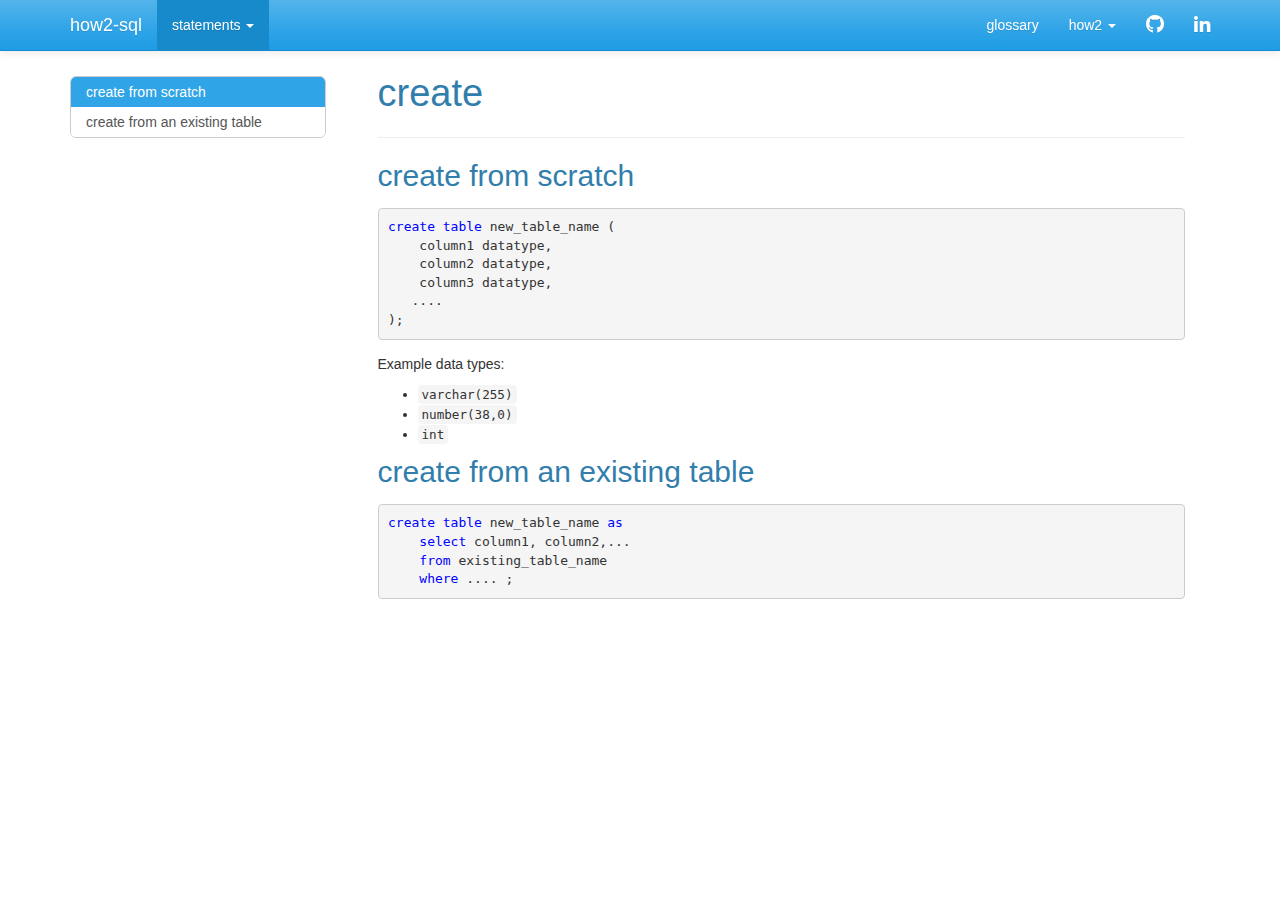
==== create.html @ 07525a62 "provisional structure" ====
<!DOCTYPE html>

<html>

<head>

<meta charset="utf-8" />
<meta name="generator" content="pandoc" />
<meta http-equiv="X-UA-Compatible" content="IE=EDGE" />




<title>create</title>

<script src="site_libs/header-attrs-2.3/header-attrs.js"></script>
<script src="site_libs/jquery-1.11.3/jquery.min.js"></script>
<meta name="viewport" content="width=device-width, initial-scale=1" />
<link href="site_libs/bootstrap-3.3.5/css/cerulean.min.css" rel="stylesheet" />
<script src="site_libs/bootstrap-3.3.5/js/bootstrap.min.js"></script>
<script src="site_libs/bootstrap-3.3.5/shim/html5shiv.min.js"></script>
<script src="site_libs/bootstrap-3.3.5/shim/respond.min.js"></script>
<script src="site_libs/jqueryui-1.11.4/jquery-ui.min.js"></script>
<link href="site_libs/tocify-1.9.1/jquery.tocify.css" rel="stylesheet" />
<script src="site_libs/tocify-1.9.1/jquery.tocify.js"></script>
<script src="site_libs/navigation-1.1/tabsets.js"></script>
<script src="site_libs/accessible-code-block-0.0.1/empty-anchor.js"></script>
<link href="site_libs/font-awesome-5.1.0/css/all.css" rel="stylesheet" />
<link href="site_libs/font-awesome-5.1.0/css/v4-shims.css" rel="stylesheet" />


<style type="text/css">code{white-space: pre;}</style>
<style type="text/css" data-origin="pandoc">
pre > code.sourceCode { white-space: pre; position: relative; }
pre > code.sourceCode > span { display: inline-block; line-height: 1.25; }
pre > code.sourceCode > span:empty { height: 1.2em; }
code.sourceCode > span { color: inherit; text-decoration: inherit; }
div.sourceCode { margin: 1em 0; }
pre.sourceCode { margin: 0; }
@media screen {
div.sourceCode { overflow: auto; }
}
@media print {
pre > code.sourceCode { white-space: pre-wrap; }
pre > code.sourceCode > span { text-indent: -5em; padding-left: 5em; }
}
pre.numberSource code
  { counter-reset: source-line 0; }
pre.numberSource code > span
  { position: relative; left: -4em; counter-increment: source-line; }
pre.numberSource code > span > a:first-child::before
  { content: counter(source-line);
    position: relative; left: -1em; text-align: right; vertical-align: baseline;
    border: none; display: inline-block;
    -webkit-touch-callout: none; -webkit-user-select: none;
    -khtml-user-select: none; -moz-user-select: none;
    -ms-user-select: none; user-select: none;
    padding: 0 4px; width: 4em;
    color: #aaaaaa;
  }
pre.numberSource { margin-left: 3em; border-left: 1px solid #aaaaaa;  padding-left: 4px; }
div.sourceCode
  {   }
@media screen {
pre > code.sourceCode > span > a:first-child::before { text-decoration: underline; }
}
code span.al { color: #ff0000; } /* Alert */
code span.an { color: #008000; } /* Annotation */
code span.at { } /* Attribute */
code span.bu { } /* BuiltIn */
code span.cf { color: #0000ff; } /* ControlFlow */
code span.ch { color: #008080; } /* Char */
code span.cn { } /* Constant */
code span.co { color: #008000; } /* Comment */
code span.cv { color: #008000; } /* CommentVar */
code span.do { color: #008000; } /* Documentation */
code span.er { color: #ff0000; font-weight: bold; } /* Error */
code span.ex { } /* Extension */
code span.im { } /* Import */
code span.in { color: #008000; } /* Information */
code span.kw { color: #0000ff; } /* Keyword */
code span.op { } /* Operator */
code span.ot { color: #ff4000; } /* Other */
code span.pp { color: #ff4000; } /* Preprocessor */
code span.sc { color: #008080; } /* SpecialChar */
code span.ss { color: #008080; } /* SpecialString */
code span.st { color: #008080; } /* String */
code span.va { } /* Variable */
code span.vs { color: #008080; } /* VerbatimString */
code span.wa { color: #008000; font-weight: bold; } /* Warning */

</style>
<script>
// apply pandoc div.sourceCode style to pre.sourceCode instead
(function() {
  var sheets = document.styleSheets;
  for (var i = 0; i < sheets.length; i++) {
    if (sheets[i].ownerNode.dataset["origin"] !== "pandoc") continue;
    try { var rules = sheets[i].cssRules; } catch (e) { continue; }
    for (var j = 0; j < rules.length; j++) {
      var rule = rules[j];
      // check if there is a div.sourceCode rule
      if (rule.type !== rule.STYLE_RULE || rule.selectorText !== "div.sourceCode") continue;
      var style = rule.style.cssText;
      // check if color or background-color is set
      if (rule.style.color === '' && rule.style.backgroundColor === '') continue;
      // replace div.sourceCode by a pre.sourceCode rule
      sheets[i].deleteRule(j);
      sheets[i].insertRule('pre.sourceCode{' + style + '}', j);
    }
  }
})();
</script>
<style type="text/css">
  pre:not([class]) {
    background-color: white;
  }
</style>


<style type="text/css">
h1 {
  font-size: 34px;
}
h1.title {
  font-size: 38px;
}
h2 {
  font-size: 30px;
}
h3 {
  font-size: 24px;
}
h4 {
  font-size: 18px;
}
h5 {
  font-size: 16px;
}
h6 {
  font-size: 12px;
}
.table th:not([align]) {
  text-align: left;
}
</style>

<link rel="stylesheet" href="_style.css" type="text/css" />



<style type = "text/css">
.main-container {
  max-width: 940px;
  margin-left: auto;
  margin-right: auto;
}
code {
  color: inherit;
  background-color: rgba(0, 0, 0, 0.04);
}
img {
  max-width:100%;
}
.tabbed-pane {
  padding-top: 12px;
}
.html-widget {
  margin-bottom: 20px;
}
button.code-folding-btn:focus {
  outline: none;
}
summary {
  display: list-item;
}
</style>


<style type="text/css">
/* padding for bootstrap navbar */
body {
  padding-top: 51px;
  padding-bottom: 40px;
}
/* offset scroll position for anchor links (for fixed navbar)  */
.section h1 {
  padding-top: 56px;
  margin-top: -56px;
}
.section h2 {
  padding-top: 56px;
  margin-top: -56px;
}
.section h3 {
  padding-top: 56px;
  margin-top: -56px;
}
.section h4 {
  padding-top: 56px;
  margin-top: -56px;
}
.section h5 {
  padding-top: 56px;
  margin-top: -56px;
}
.section h6 {
  padding-top: 56px;
  margin-top: -56px;
}
.dropdown-submenu {
  position: relative;
}
.dropdown-submenu>.dropdown-menu {
  top: 0;
  left: 100%;
  margin-top: -6px;
  margin-left: -1px;
  border-radius: 0 6px 6px 6px;
}
.dropdown-submenu:hover>.dropdown-menu {
  display: block;
}
.dropdown-submenu>a:after {
  display: block;
  content: " ";
  float: right;
  width: 0;
  height: 0;
  border-color: transparent;
  border-style: solid;
  border-width: 5px 0 5px 5px;
  border-left-color: #cccccc;
  margin-top: 5px;
  margin-right: -10px;
}
.dropdown-submenu:hover>a:after {
  border-left-color: #ffffff;
}
.dropdown-submenu.pull-left {
  float: none;
}
.dropdown-submenu.pull-left>.dropdown-menu {
  left: -100%;
  margin-left: 10px;
  border-radius: 6px 0 6px 6px;
}
</style>

<script>
// manage active state of menu based on current page
$(document).ready(function () {
  // active menu anchor
  href = window.location.pathname
  href = href.substr(href.lastIndexOf('/') + 1)
  if (href === "")
    href = "index.html";
  var menuAnchor = $('a[href="' + href + '"]');

  // mark it active
  menuAnchor.parent().addClass('active');

  // if it's got a parent navbar menu mark it active as well
  menuAnchor.closest('li.dropdown').addClass('active');
});
</script>

<!-- tabsets -->

<style type="text/css">
.tabset-dropdown > .nav-tabs {
  display: inline-table;
  max-height: 500px;
  min-height: 44px;
  overflow-y: auto;
  background: white;
  border: 1px solid #ddd;
  border-radius: 4px;
}

.tabset-dropdown > .nav-tabs > li.active:before {
  content: "";
  font-family: 'Glyphicons Halflings';
  display: inline-block;
  padding: 10px;
  border-right: 1px solid #ddd;
}

.tabset-dropdown > .nav-tabs.nav-tabs-open > li.active:before {
  content: "&#xe258;";
  border: none;
}

.tabset-dropdown > .nav-tabs.nav-tabs-open:before {
  content: "";
  font-family: 'Glyphicons Halflings';
  display: inline-block;
  padding: 10px;
  border-right: 1px solid #ddd;
}

.tabset-dropdown > .nav-tabs > li.active {
  display: block;
}

.tabset-dropdown > .nav-tabs > li > a,
.tabset-dropdown > .nav-tabs > li > a:focus,
.tabset-dropdown > .nav-tabs > li > a:hover {
  border: none;
  display: inline-block;
  border-radius: 4px;
  background-color: transparent;
}

.tabset-dropdown > .nav-tabs.nav-tabs-open > li {
  display: block;
  float: none;
}

.tabset-dropdown > .nav-tabs > li {
  display: none;
}
</style>

<!-- code folding -->



<style type="text/css">

#TOC {
  margin: 25px 0px 20px 0px;
}
@media (max-width: 768px) {
#TOC {
  position: relative;
  width: 100%;
}
}

@media print {
.toc-content {
  /* see https://github.com/w3c/csswg-drafts/issues/4434 */
  float: right;
}
}

.toc-content {
  padding-left: 30px;
  padding-right: 40px;
}

div.main-container {
  max-width: 1200px;
}

div.tocify {
  width: 20%;
  max-width: 260px;
  max-height: 85%;
}

@media (min-width: 768px) and (max-width: 991px) {
  div.tocify {
    width: 25%;
  }
}

@media (max-width: 767px) {
  div.tocify {
    width: 100%;
    max-width: none;
  }
}

.tocify ul, .tocify li {
  line-height: 20px;
}

.tocify-subheader .tocify-item {
  font-size: 0.90em;
}

.tocify .list-group-item {
  border-radius: 0px;
}


</style>



</head>

<body>


<div class="container-fluid main-container">


<!-- setup 3col/9col grid for toc_float and main content  -->
<div class="row-fluid">
<div class="col-xs-12 col-sm-4 col-md-3">
<div id="TOC" class="tocify">
</div>
</div>

<div class="toc-content col-xs-12 col-sm-8 col-md-9">




<div class="navbar navbar-default  navbar-fixed-top" role="navigation">
  <div class="container">
    <div class="navbar-header">
      <button type="button" class="navbar-toggle collapsed" data-toggle="collapse" data-target="#navbar">
        <span class="icon-bar"></span>
        <span class="icon-bar"></span>
        <span class="icon-bar"></span>
      </button>
      <a class="navbar-brand" href="index.html">how2-sql</a>
    </div>
    <div id="navbar" class="navbar-collapse collapse">
      <ul class="nav navbar-nav">
        <li class="dropdown">
  <a href="#" class="dropdown-toggle" data-toggle="dropdown" role="button" aria-expanded="false">
    statements
     
    <span class="caret"></span>
  </a>
  <ul class="dropdown-menu" role="menu">
    <li>
      <a href="create.html">create</a>
    </li>
    <li>
      <a href="todo.html">insert</a>
    </li>
    <li>
      <a href="select.html">select</a>
    </li>
    <li>
      <a href="todo.html">update</a>
    </li>
    <li>
      <a href="todo.html">delete</a>
    </li>
  </ul>
</li>
      </ul>
      <ul class="nav navbar-nav navbar-right">
        <li>
  <a href="glossary.html">glossary</a>
</li>
<li class="dropdown">
  <a href="#" class="dropdown-toggle" data-toggle="dropdown" role="button" aria-expanded="false">
    how2
     
    <span class="caret"></span>
  </a>
  <ul class="dropdown-menu" role="menu">
    <li>
      <a href="https://dkidney.github.io/how2-py/">how2-py</a>
    </li>
    <li>
      <a href="https://dkidney.github.io/how2-cli/">how2-cli</a>
    </li>
    <li>
      <a href="https://dkidney.github.io/how2-r/">how2-r</a>
    </li>
  </ul>
</li>
<li>
  <a href="https://github.com/dkidney/how2-sql">
    <span class="fa fa-github fa-lg"></span>
     
  </a>
</li>
<li>
  <a href="https://uk.linkedin.com/in/darren-kidney-495b8a103/">
    <span class="fa fa-linkedin fa-lg"></span>
     
  </a>
</li>
      </ul>
    </div><!--/.nav-collapse -->
  </div><!--/.container -->
</div><!--/.navbar -->

<div class="fluid-row" id="header">



<h1 class="title toc-ignore">create</h1>

</div>


<hr />
<div id="create-from-scratch" class="section level2">
<h2>create from scratch</h2>
<div class="sourceCode" id="cb1"><pre class="sourceCode sql"><code class="sourceCode sql"><span id="cb1-1"><a href="#cb1-1"></a><span class="kw">create</span> <span class="kw">table</span> new_table_name (</span>
<span id="cb1-2"><a href="#cb1-2"></a>    column1 datatype,</span>
<span id="cb1-3"><a href="#cb1-3"></a>    column2 datatype,</span>
<span id="cb1-4"><a href="#cb1-4"></a>    column3 datatype,</span>
<span id="cb1-5"><a href="#cb1-5"></a>   <span class="op">....</span></span>
<span id="cb1-6"><a href="#cb1-6"></a>);</span></code></pre></div>
<p>Example data types:</p>
<ul>
<li><code>varchar(255)</code><br />
</li>
<li><code>number(38,0)</code><br />
</li>
<li><code>int</code></li>
</ul>
</div>
<div id="create-from-an-existing-table" class="section level2">
<h2>create from an existing table</h2>
<div class="sourceCode" id="cb2"><pre class="sourceCode sql"><code class="sourceCode sql"><span id="cb2-1"><a href="#cb2-1"></a><span class="kw">create</span> <span class="kw">table</span> new_table_name <span class="kw">as</span> </span>
<span id="cb2-2"><a href="#cb2-2"></a>    <span class="kw">select</span> column1, column2,<span class="op">..</span>.</span>
<span id="cb2-3"><a href="#cb2-3"></a>    <span class="kw">from</span> existing_table_name</span>
<span id="cb2-4"><a href="#cb2-4"></a>    <span class="kw">where</span> <span class="op">....</span> ;</span></code></pre></div>
</div>



</div>
</div>

</div>

<script>

// add bootstrap table styles to pandoc tables
function bootstrapStylePandocTables() {
  $('tr.header').parent('thead').parent('table').addClass('table table-condensed');
}
$(document).ready(function () {
  bootstrapStylePandocTables();
});


</script>

<!-- tabsets -->

<script>
$(document).ready(function () {
  window.buildTabsets("TOC");
});

$(document).ready(function () {
  $('.tabset-dropdown > .nav-tabs > li').click(function () {
    $(this).parent().toggleClass('nav-tabs-open')
  });
});
</script>

<!-- code folding -->

<script>
$(document).ready(function ()  {

    // move toc-ignore selectors from section div to header
    $('div.section.toc-ignore')
        .removeClass('toc-ignore')
        .children('h1,h2,h3,h4,h5').addClass('toc-ignore');

    // establish options
    var options = {
      selectors: "h1,h2,h3,h4",
      theme: "bootstrap3",
      context: '.toc-content',
      hashGenerator: function (text) {
        return text.replace(/[.\\/?&!#<>]/g, '').replace(/\s/g, '_');
      },
      ignoreSelector: ".toc-ignore",
      scrollTo: 0
    };
    options.showAndHide = true;
    options.smoothScroll = true;

    // tocify
    var toc = $("#TOC").tocify(options).data("toc-tocify");
});
</script>

<!-- dynamically load mathjax for compatibility with self-contained -->
<script>
  (function () {
    var script = document.createElement("script");
    script.type = "text/javascript";
    script.src  = "https://mathjax.rstudio.com/latest/MathJax.js?config=TeX-AMS-MML_HTMLorMML";
    document.getElementsByTagName("head")[0].appendChild(script);
  })();
</script>

</body>
</html>
---- site_libs/font-awesome-5.1.0/css/all.css ----
/*!
 * Font Awesome Free 5.1.0 by @fontawesome - https://fontawesome.com
 * License - https://fontawesome.com/license (Icons: CC BY 4.0, Fonts: SIL OFL 1.1, Code: MIT License)
 */
.fa,.fab,.fal,.far,.fas{-moz-osx-font-smoothing:grayscale;-webkit-font-smoothing:antialiased;display:inline-block;font-style:normal;font-variant:normal;text-rendering:auto;line-height:1}.fa-lg{font-size:1.33333em;line-height:.75em;vertical-align:-.0667em}.fa-xs{font-size:.75em}.fa-sm{font-size:.875em}.fa-1x{font-size:1em}.fa-2x{font-size:2em}.fa-3x{font-size:3em}.fa-4x{font-size:4em}.fa-5x{font-size:5em}.fa-6x{font-size:6em}.fa-7x{font-size:7em}.fa-8x{font-size:8em}.fa-9x{font-size:9em}.fa-10x{font-size:10em}.fa-fw{text-align:center;width:1.25em}.fa-ul{list-style-type:none;margin-left:2.5em;padding-left:0}.fa-ul>li{position:relative}.fa-li{left:-2em;position:absolute;text-align:center;width:2em;line-height:inherit}.fa-border{border:.08em solid #eee;border-radius:.1em;padding:.2em .25em .15em}.fa-pull-left{float:left}.fa-pull-right{float:right}.fa.fa-pull-left,.fab.fa-pull-left,.fal.fa-pull-left,.far.fa-pull-left,.fas.fa-pull-left{margin-right:.3em}.fa.fa-pull-right,.fab.fa-pull-right,.fal.fa-pull-right,.far.fa-pull-right,.fas.fa-pull-right{margin-left:.3em}.fa-spin{animation:a 2s infinite linear}.fa-pulse{animation:a 1s infinite steps(8)}@keyframes a{0%{transform:rotate(0deg)}to{transform:rotate(1turn)}}.fa-rotate-90{-ms-filter:"progid:DXImageTransform.Microsoft.BasicImage(rotation=1)";transform:rotate(90deg)}.fa-rotate-180{-ms-filter:"progid:DXImageTransform.Microsoft.BasicImage(rotation=2)";transform:rotate(180deg)}.fa-rotate-270{-ms-filter:"progid:DXImageTransform.Microsoft.BasicImage(rotation=3)";transform:rotate(270deg)}.fa-flip-horizontal{-ms-filter:"progid:DXImageTransform.Microsoft.BasicImage(rotation=0, mirror=1)";transform:scaleX(-1)}.fa-flip-vertical{transform:scaleY(-1)}.fa-flip-horizontal.fa-flip-vertical,.fa-flip-vertical{-ms-filter:"progid:DXImageTransform.Microsoft.BasicImage(rotation=2, mirror=1)"}.fa-flip-horizontal.fa-flip-vertical{transform:scale(-1)}:root .fa-flip-horizontal,:root .fa-flip-vertical,:root .fa-rotate-90,:root .fa-rotate-180,:root .fa-rotate-270{-webkit-filter:none;filter:none}.fa-stack{display:inline-block;height:2em;line-height:2em;position:relative;vertical-align:middle;width:2em}.fa-stack-1x,.fa-stack-2x{left:0;position:absolute;text-align:center;width:100%}.fa-stack-1x{line-height:inherit}.fa-stack-2x{font-size:2em}.fa-inverse{color:#fff}.fa-500px:before{content:"\f26e"}.fa-accessible-icon:before{content:"\f368"}.fa-accusoft:before{content:"\f369"}.fa-address-book:before{content:"\f2b9"}.fa-address-card:before{content:"\f2bb"}.fa-adjust:before{content:"\f042"}.fa-adn:before{content:"\f170"}.fa-adversal:before{content:"\f36a"}.fa-affiliatetheme:before{content:"\f36b"}.fa-algolia:before{content:"\f36c"}.fa-align-center:before{content:"\f037"}.fa-align-justify:before{content:"\f039"}.fa-align-left:before{content:"\f036"}.fa-align-right:before{content:"\f038"}.fa-allergies:before{content:"\f461"}.fa-amazon:before{content:"\f270"}.fa-amazon-pay:before{content:"\f42c"}.fa-ambulance:before{content:"\f0f9"}.fa-american-sign-language-interpreting:before{content:"\f2a3"}.fa-amilia:before{content:"\f36d"}.fa-anchor:before{content:"\f13d"}.fa-android:before{content:"\f17b"}.fa-angellist:before{content:"\f209"}.fa-angle-double-down:before{content:"\f103"}.fa-angle-double-left:before{content:"\f100"}.fa-angle-double-right:before{content:"\f101"}.fa-angle-double-up:before{content:"\f102"}.fa-angle-down:before{content:"\f107"}.fa-angle-left:before{content:"\f104"}.fa-angle-right:before{content:"\f105"}.fa-angle-up:before{content:"\f106"}.fa-angry:before{content:"\f556"}.fa-angrycreative:before{content:"\f36e"}.fa-angular:before{content:"\f420"}.fa-app-store:before{content:"\f36f"}.fa-app-store-ios:before{content:"\f370"}.fa-apper:before{content:"\f371"}.fa-apple:before{content:"\f179"}.fa-apple-pay:before{content:"\f415"}.fa-archive:before{content:"\f187"}.fa-archway:before{content:"\f557"}.fa-arrow-alt-circle-down:before{content:"\f358"}.fa-arrow-alt-circle-left:before{content:"\f359"}.fa-arrow-alt-circle-right:before{content:"\f35a"}.fa-arrow-alt-circle-up:before{content:"\f35b"}.fa-arrow-circle-down:before{content:"\f0ab"}.fa-arrow-circle-left:before{content:"\f0a8"}.fa-arrow-circle-right:before{content:"\f0a9"}.fa-arrow-circle-up:before{content:"\f0aa"}.fa-arrow-down:before{content:"\f063"}.fa-arrow-left:before{content:"\f060"}.fa-arrow-right:before{content:"\f061"}.fa-arrow-up:before{content:"\f062"}.fa-arrows-alt:before{content:"\f0b2"}.fa-arrows-alt-h:before{content:"\f337"}.fa-arrows-alt-v:before{content:"\f338"}.fa-assistive-listening-systems:before{content:"\f2a2"}.fa-asterisk:before{content:"\f069"}.fa-asymmetrik:before{content:"\f372"}.fa-at:before{content:"\f1fa"}.fa-atlas:before{content:"\f558"}.fa-audible:before{content:"\f373"}.fa-audio-description:before{content:"\f29e"}.fa-autoprefixer:before{content:"\f41c"}.fa-avianex:before{content:"\f374"}.fa-aviato:before{content:"\f421"}.fa-award:before{content:"\f559"}.fa-aws:before{content:"\f375"}.fa-backspace:before{content:"\f55a"}.fa-backward:before{content:"\f04a"}.fa-balance-scale:before{content:"\f24e"}.fa-ban:before{content:"\f05e"}.fa-band-aid:before{content:"\f462"}.fa-bandcamp:before{content:"\f2d5"}.fa-barcode:before{content:"\f02a"}.fa-bars:before{content:"\f0c9"}.fa-baseball-ball:before{content:"\f433"}.fa-basketball-ball:before{content:"\f434"}.fa-bath:before{content:"\f2cd"}.fa-battery-empty:before{content:"\f244"}.fa-battery-full:before{content:"\f240"}.fa-battery-half:before{content:"\f242"}.fa-battery-quarter:before{content:"\f243"}.fa-battery-three-quarters:before{content:"\f241"}.fa-bed:before{content:"\f236"}.fa-beer:before{content:"\f0fc"}.fa-behance:before{content:"\f1b4"}.fa-behance-square:before{content:"\f1b5"}.fa-bell:before{content:"\f0f3"}.fa-bell-slash:before{content:"\f1f6"}.fa-bezier-curve:before{content:"\f55b"}.fa-bicycle:before{content:"\f206"}.fa-bimobject:before{content:"\f378"}.fa-binoculars:before{content:"\f1e5"}.fa-birthday-cake:before{content:"\f1fd"}.fa-bitbucket:before{content:"\f171"}.fa-bitcoin:before{content:"\f379"}.fa-bity:before{content:"\f37a"}.fa-black-tie:before{content:"\f27e"}.fa-blackberry:before{content:"\f37b"}.fa-blender:before{content:"\f517"}.fa-blind:before{content:"\f29d"}.fa-blogger:before{content:"\f37c"}.fa-blogger-b:before{content:"\f37d"}.fa-bluetooth:before{content:"\f293"}.fa-bluetooth-b:before{content:"\f294"}.fa-bold:before{content:"\f032"}.fa-bolt:before{content:"\f0e7"}.fa-bomb:before{content:"\f1e2"}.fa-bong:before{content:"\f55c"}.fa-book:before{content:"\f02d"}.fa-book-open:before{content:"\f518"}.fa-bookmark:before{content:"\f02e"}.fa-bowling-ball:before{content:"\f436"}.fa-box:before{content:"\f466"}.fa-box-open:before{content:"\f49e"}.fa-boxes:before{content:"\f468"}.fa-braille:before{content:"\f2a1"}.fa-briefcase:before{content:"\f0b1"}.fa-briefcase-medical:before{content:"\f469"}.fa-broadcast-tower:before{content:"\f519"}.fa-broom:before{content:"\f51a"}.fa-brush:before{content:"\f55d"}.fa-btc:before{content:"\f15a"}.fa-bug:before{content:"\f188"}.fa-building:before{content:"\f1ad"}.fa-bullhorn:before{content:"\f0a1"}.fa-bullseye:before{content:"\f140"}.fa-burn:before{content:"\f46a"}.fa-buromobelexperte:before{content:"\f37f"}.fa-bus:before{content:"\f207"}.fa-bus-alt:before{content:"\f55e"}.fa-buysellads:before{content:"\f20d"}.fa-calculator:before{content:"\f1ec"}.fa-calendar:before{content:"\f133"}.fa-calendar-alt:before{content:"\f073"}.fa-calendar-check:before{content:"\f274"}.fa-calendar-minus:before{content:"\f272"}.fa-calendar-plus:before{content:"\f271"}.fa-calendar-times:before{content:"\f273"}.fa-camera:before{content:"\f030"}.fa-camera-retro:before{content:"\f083"}.fa-cannabis:before{content:"\f55f"}.fa-capsules:before{content:"\f46b"}.fa-car:before{content:"\f1b9"}.fa-caret-down:before{content:"\f0d7"}.fa-caret-left:before{content:"\f0d9"}.fa-caret-right:before{content:"\f0da"}.fa-caret-square-down:before{content:"\f150"}.fa-caret-square-left:before{content:"\f191"}.fa-caret-square-right:before{content:"\f152"}.fa-caret-square-up:before{content:"\f151"}.fa-caret-up:before{content:"\f0d8"}.fa-cart-arrow-down:before{content:"\f218"}.fa-cart-plus:before{content:"\f217"}.fa-cc-amazon-pay:before{content:"\f42d"}.fa-cc-amex:before{content:"\f1f3"}.fa-cc-apple-pay:before{content:"\f416"}.fa-cc-diners-club:before{content:"\f24c"}.fa-cc-discover:before{content:"\f1f2"}.fa-cc-jcb:before{content:"\f24b"}.fa-cc-mastercard:before{content:"\f1f1"}.fa-cc-paypal:before{content:"\f1f4"}.fa-cc-stripe:before{content:"\f1f5"}.fa-cc-visa:before{content:"\f1f0"}.fa-centercode:before{content:"\f380"}.fa-certificate:before{content:"\f0a3"}.fa-chalkboard:before{content:"\f51b"}.fa-chalkboard-teacher:before{content:"\f51c"}.fa-chart-area:before{content:"\f1fe"}.fa-chart-bar:before{content:"\f080"}.fa-chart-line:before{content:"\f201"}.fa-chart-pie:before{content:"\f200"}.fa-check:before{content:"\f00c"}.fa-check-circle:before{content:"\f058"}.fa-check-double:before{content:"\f560"}.fa-check-square:before{content:"\f14a"}.fa-chess:before{content:"\f439"}.fa-chess-bishop:before{content:"\f43a"}.fa-chess-board:before{content:"\f43c"}.fa-chess-king:before{content:"\f43f"}.fa-chess-knight:before{content:"\f441"}.fa-chess-pawn:before{content:"\f443"}.fa-chess-queen:before{content:"\f445"}.fa-chess-rook:before{content:"\f447"}.fa-chevron-circle-down:before{content:"\f13a"}.fa-chevron-circle-left:before{content:"\f137"}.fa-chevron-circle-right:before{content:"\f138"}.fa-chevron-circle-up:before{content:"\f139"}.fa-chevron-down:before{content:"\f078"}.fa-chevron-left:before{content:"\f053"}.fa-chevron-right:before{content:"\f054"}.fa-chevron-up:before{content:"\f077"}.fa-child:before{content:"\f1ae"}.fa-chrome:before{content:"\f268"}.fa-church:before{content:"\f51d"}.fa-circle:before{content:"\f111"}.fa-circle-notch:before{content:"\f1ce"}.fa-clipboard:before{content:"\f328"}.fa-clipboard-check:before{content:"\f46c"}.fa-clipboard-list:before{content:"\f46d"}.fa-clock:before{content:"\f017"}.fa-clone:before{content:"\f24d"}.fa-closed-captioning:before{content:"\f20a"}.fa-cloud:before{content:"\f0c2"}.fa-cloud-download-alt:before{content:"\f381"}.fa-cloud-upload-alt:before{content:"\f382"}.fa-cloudscale:before{content:"\f383"}.fa-cloudsmith:before{content:"\f384"}.fa-cloudversify:before{content:"\f385"}.fa-cocktail:before{content:"\f561"}.fa-code:before{content:"\f121"}.fa-code-branch:before{content:"\f126"}.fa-codepen:before{content:"\f1cb"}.fa-codiepie:before{content:"\f284"}.fa-coffee:before{content:"\f0f4"}.fa-cog:before{content:"\f013"}.fa-cogs:before{content:"\f085"}.fa-coins:before{content:"\f51e"}.fa-columns:before{content:"\f0db"}.fa-comment:before{content:"\f075"}.fa-comment-alt:before{content:"\f27a"}.fa-comment-dots:before{content:"\f4ad"}.fa-comment-slash:before{content:"\f4b3"}.fa-comments:before{content:"\f086"}.fa-compact-disc:before{content:"\f51f"}.fa-compass:before{content:"\f14e"}.fa-compress:before{content:"\f066"}.fa-concierge-bell:before{content:"\f562"}.fa-connectdevelop:before{content:"\f20e"}.fa-contao:before{content:"\f26d"}.fa-cookie:before{content:"\f563"}.fa-cookie-bite:before{content:"\f564"}.fa-copy:before{content:"\f0c5"}.fa-copyright:before{content:"\f1f9"}.fa-couch:before{content:"\f4b8"}.fa-cpanel:before{content:"\f388"}.fa-creative-commons:before{content:"\f25e"}.fa-creative-commons-by:before{content:"\f4e7"}.fa-creative-commons-nc:before{content:"\f4e8"}.fa-creative-commons-nc-eu:before{content:"\f4e9"}.fa-creative-commons-nc-jp:before{content:"\f4ea"}.fa-creative-commons-nd:before{content:"\f4eb"}.fa-creative-commons-pd:before{content:"\f4ec"}.fa-creative-commons-pd-alt:before{content:"\f4ed"}.fa-creative-commons-remix:before{content:"\f4ee"}.fa-creative-commons-sa:before{content:"\f4ef"}.fa-creative-commons-sampling:before{content:"\f4f0"}.fa-creative-commons-sampling-plus:before{content:"\f4f1"}.fa-creative-commons-share:before{content:"\f4f2"}.fa-credit-card:before{content:"\f09d"}.fa-crop:before{content:"\f125"}.fa-crop-alt:before{content:"\f565"}.fa-crosshairs:before{content:"\f05b"}.fa-crow:before{content:"\f520"}.fa-crown:before{content:"\f521"}.fa-css3:before{content:"\f13c"}.fa-css3-alt:before{content:"\f38b"}.fa-cube:before{content:"\f1b2"}.fa-cubes:before{content:"\f1b3"}.fa-cut:before{content:"\f0c4"}.fa-cuttlefish:before{content:"\f38c"}.fa-d-and-d:before{content:"\f38d"}.fa-dashcube:before{content:"\f210"}.fa-database:before{content:"\f1c0"}.fa-deaf:before{content:"\f2a4"}.fa-delicious:before{content:"\f1a5"}.fa-deploydog:before{content:"\f38e"}.fa-deskpro:before{content:"\f38f"}.fa-desktop:before{content:"\f108"}.fa-deviantart:before{content:"\f1bd"}.fa-diagnoses:before{content:"\f470"}.fa-dice:before{content:"\f522"}.fa-dice-five:before{content:"\f523"}.fa-dice-four:before{content:"\f524"}.fa-dice-one:before{content:"\f525"}.fa-dice-six:before{content:"\f526"}.fa-dice-three:before{content:"\f527"}.fa-dice-two:before{content:"\f528"}.fa-digg:before{content:"\f1a6"}.fa-digital-ocean:before{content:"\f391"}.fa-digital-tachograph:before{content:"\f566"}.fa-discord:before{content:"\f392"}.fa-discourse:before{content:"\f393"}.fa-divide:before{content:"\f529"}.fa-dizzy:before{content:"\f567"}.fa-dna:before{content:"\f471"}.fa-dochub:before{content:"\f394"}.fa-docker:before{content:"\f395"}.fa-dollar-sign:before{content:"\f155"}.fa-dolly:before{content:"\f472"}.fa-dolly-flatbed:before{content:"\f474"}.fa-donate:before{content:"\f4b9"}.fa-door-closed:before{content:"\f52a"}.fa-door-open:before{content:"\f52b"}.fa-dot-circle:before{content:"\f192"}.fa-dove:before{content:"\f4ba"}.fa-download:before{content:"\f019"}.fa-draft2digital:before{content:"\f396"}.fa-drafting-compass:before{content:"\f568"}.fa-dribbble:before{content:"\f17d"}.fa-dribbble-square:before{content:"\f397"}.fa-dropbox:before{content:"\f16b"}.fa-drum:before{content:"\f569"}.fa-drum-steelpan:before{content:"\f56a"}.fa-drupal:before{content:"\f1a9"}.fa-dumbbell:before{content:"\f44b"}.fa-dyalog:before{content:"\f399"}.fa-earlybirds:before{content:"\f39a"}.fa-ebay:before{content:"\f4f4"}.fa-edge:before{content:"\f282"}.fa-edit:before{content:"\f044"}.fa-eject:before{content:"\f052"}.fa-elementor:before{content:"\f430"}.fa-ellipsis-h:before{content:"\f141"}.fa-ellipsis-v:before{content:"\f142"}.fa-ember:before{content:"\f423"}.fa-empire:before{content:"\f1d1"}.fa-envelope:before{content:"\f0e0"}.fa-envelope-open:before{content:"\f2b6"}.fa-envelope-square:before{content:"\f199"}.fa-envira:before{content:"\f299"}.fa-equals:before{content:"\f52c"}.fa-eraser:before{content:"\f12d"}.fa-erlang:before{content:"\f39d"}.fa-ethereum:before{content:"\f42e"}.fa-etsy:before{content:"\f2d7"}.fa-euro-sign:before{content:"\f153"}.fa-exchange-alt:before{content:"\f362"}.fa-exclamation:before{content:"\f12a"}.fa-exclamation-circle:before{content:"\f06a"}.fa-exclamation-triangle:before{content:"\f071"}.fa-expand:before{content:"\f065"}.fa-expand-arrows-alt:before{content:"\f31e"}.fa-expeditedssl:before{content:"\f23e"}.fa-external-link-alt:before{content:"\f35d"}.fa-external-link-square-alt:before{content:"\f360"}.fa-eye:before{content:"\f06e"}.fa-eye-dropper:before{content:"\f1fb"}.fa-eye-slash:before{content:"\f070"}.fa-facebook:before{content:"\f09a"}.fa-facebook-f:before{content:"\f39e"}.fa-facebook-messenger:before{content:"\f39f"}.fa-facebook-square:before{content:"\f082"}.fa-fast-backward:before{content:"\f049"}.fa-fast-forward:before{content:"\f050"}.fa-fax:before{content:"\f1ac"}.fa-feather:before{content:"\f52d"}.fa-feather-alt:before{content:"\f56b"}.fa-female:before{content:"\f182"}.fa-fighter-jet:before{content:"\f0fb"}.fa-file:before{content:"\f15b"}.fa-file-alt:before{content:"\f15c"}.fa-file-archive:before{content:"\f1c6"}.fa-file-audio:before{content:"\f1c7"}.fa-file-code:before{content:"\f1c9"}.fa-file-contract:before{content:"\f56c"}.fa-file-download:before{content:"\f56d"}.fa-file-excel:before{content:"\f1c3"}.fa-file-export:before{content:"\f56e"}.fa-file-image:before{content:"\f1c5"}.fa-file-import:before{content:"\f56f"}.fa-file-invoice:before{content:"\f570"}.fa-file-invoice-dollar:before{content:"\f571"}.fa-file-medical:before{content:"\f477"}.fa-file-medical-alt:before{content:"\f478"}.fa-file-pdf:before{content:"\f1c1"}.fa-file-powerpoint:before{content:"\f1c4"}.fa-file-prescription:before{content:"\f572"}.fa-file-signature:before{content:"\f573"}.fa-file-upload:before{content:"\f574"}.fa-file-video:before{content:"\f1c8"}.fa-file-word:before{content:"\f1c2"}.fa-fill:before{content:"\f575"}.fa-fill-drip:before{content:"\f576"}.fa-film:before{content:"\f008"}.fa-filter:before{content:"\f0b0"}.fa-fingerprint:before{content:"\f577"}.fa-fire:before{content:"\f06d"}.fa-fire-extinguisher:before{content:"\f134"}.fa-firefox:before{content:"\f269"}.fa-first-aid:before{content:"\f479"}.fa-first-order:before{content:"\f2b0"}.fa-first-order-alt:before{content:"\f50a"}.fa-firstdraft:before{content:"\f3a1"}.fa-fish:before{content:"\f578"}.fa-flag:before{content:"\f024"}.fa-flag-checkered:before{content:"\f11e"}.fa-flask:before{content:"\f0c3"}.fa-flickr:before{content:"\f16e"}.fa-flipboard:before{content:"\f44d"}.fa-flushed:before{content:"\f579"}.fa-fly:before{content:"\f417"}.fa-folder:before{content:"\f07b"}.fa-folder-open:before{content:"\f07c"}.fa-font:before{content:"\f031"}.fa-font-awesome:before{content:"\f2b4"}.fa-font-awesome-alt:before{content:"\f35c"}.fa-font-awesome-flag:before{content:"\f425"}.fa-font-awesome-logo-full:before{content:"\f4e6"}.fa-fonticons:before{content:"\f280"}.fa-fonticons-fi:before{content:"\f3a2"}.fa-football-ball:before{content:"\f44e"}.fa-fort-awesome:before{content:"\f286"}.fa-fort-awesome-alt:before{content:"\f3a3"}.fa-forumbee:before{content:"\f211"}.fa-forward:before{content:"\f04e"}.fa-foursquare:before{content:"\f180"}.fa-free-code-camp:before{content:"\f2c5"}.fa-freebsd:before{content:"\f3a4"}.fa-frog:before{content:"\f52e"}.fa-frown:before{content:"\f119"}.fa-frown-open:before{content:"\f57a"}.fa-fulcrum:before{content:"\f50b"}.fa-futbol:before{content:"\f1e3"}.fa-galactic-republic:before{content:"\f50c"}.fa-galactic-senate:before{content:"\f50d"}.fa-gamepad:before{content:"\f11b"}.fa-gas-pump:before{content:"\f52f"}.fa-gavel:before{content:"\f0e3"}.fa-gem:before{content:"\f3a5"}.fa-genderless:before{content:"\f22d"}.fa-get-pocket:before{content:"\f265"}.fa-gg:before{content:"\f260"}.fa-gg-circle:before{content:"\f261"}.fa-gift:before{content:"\f06b"}.fa-git:before{content:"\f1d3"}.fa-git-square:before{content:"\f1d2"}.fa-github:before{content:"\f09b"}.fa-github-alt:before{content:"\f113"}.fa-github-square:before{content:"\f092"}.fa-gitkraken:before{content:"\f3a6"}.fa-gitlab:before{content:"\f296"}.fa-gitter:before{content:"\f426"}.fa-glass-martini:before{content:"\f000"}.fa-glass-martini-alt:before{content:"\f57b"}.fa-glasses:before{content:"\f530"}.fa-glide:before{content:"\f2a5"}.fa-glide-g:before{content:"\f2a6"}.fa-globe:before{content:"\f0ac"}.fa-globe-africa:before{content:"\f57c"}.fa-globe-americas:before{content:"\f57d"}.fa-globe-asia:before{content:"\f57e"}.fa-gofore:before{content:"\f3a7"}.fa-golf-ball:before{content:"\f450"}.fa-goodreads:before{content:"\f3a8"}.fa-goodreads-g:before{content:"\f3a9"}.fa-google:before{content:"\f1a0"}.fa-google-drive:before{content:"\f3aa"}.fa-google-play:before{content:"\f3ab"}.fa-google-plus:before{content:"\f2b3"}.fa-google-plus-g:before{content:"\f0d5"}.fa-google-plus-square:before{content:"\f0d4"}.fa-google-wallet:before{content:"\f1ee"}.fa-graduation-cap:before{content:"\f19d"}.fa-gratipay:before{content:"\f184"}.fa-grav:before{content:"\f2d6"}.fa-greater-than:before{content:"\f531"}.fa-greater-than-equal:before{content:"\f532"}.fa-grimace:before{content:"\f57f"}.fa-grin:before{content:"\f580"}.fa-grin-alt:before{content:"\f581"}.fa-grin-beam:before{content:"\f582"}.fa-grin-beam-sweat:before{content:"\f583"}.fa-grin-hearts:before{content:"\f584"}.fa-grin-squint:before{content:"\f585"}.fa-grin-squint-tears:before{content:"\f586"}.fa-grin-stars:before{content:"\f587"}.fa-grin-tears:before{content:"\f588"}.fa-grin-tongue:before{content:"\f589"}.fa-grin-tongue-squint:before{content:"\f58a"}.fa-grin-tongue-wink:before{content:"\f58b"}.fa-grin-wink:before{content:"\f58c"}.fa-grip-horizontal:before{content:"\f58d"}.fa-grip-vertical:before{content:"\f58e"}.fa-gripfire:before{content:"\f3ac"}.fa-grunt:before{content:"\f3ad"}.fa-gulp:before{content:"\f3ae"}.fa-h-square:before{content:"\f0fd"}.fa-hacker-news:before{content:"\f1d4"}.fa-hacker-news-square:before{content:"\f3af"}.fa-hand-holding:before{content:"\f4bd"}.fa-hand-holding-heart:before{content:"\f4be"}.fa-hand-holding-usd:before{content:"\f4c0"}.fa-hand-lizard:before{content:"\f258"}.fa-hand-paper:before{content:"\f256"}.fa-hand-peace:before{content:"\f25b"}.fa-hand-point-down:before{content:"\f0a7"}.fa-hand-point-left:before{content:"\f0a5"}.fa-hand-point-right:before{content:"\f0a4"}.fa-hand-point-up:before{content:"\f0a6"}.fa-hand-pointer:before{content:"\f25a"}.fa-hand-rock:before{content:"\f255"}.fa-hand-scissors:before{content:"\f257"}.fa-hand-spock:before{content:"\f259"}.fa-hands:before{content:"\f4c2"}.fa-hands-helping:before{content:"\f4c4"}.fa-handshake:before{content:"\f2b5"}.fa-hashtag:before{content:"\f292"}.fa-hdd:before{content:"\f0a0"}.fa-heading:before{content:"\f1dc"}.fa-headphones:before{content:"\f025"}.fa-headphones-alt:before{content:"\f58f"}.fa-headset:before{content:"\f590"}.fa-heart:before{content:"\f004"}.fa-heartbeat:before{content:"\f21e"}.fa-helicopter:before{content:"\f533"}.fa-highlighter:before{content:"\f591"}.fa-hips:before{content:"\f452"}.fa-hire-a-helper:before{content:"\f3b0"}.fa-history:before{content:"\f1da"}.fa-hockey-puck:before{content:"\f453"}.fa-home:before{content:"\f015"}.fa-hooli:before{content:"\f427"}.fa-hornbill:before{content:"\f592"}.fa-hospital:before{content:"\f0f8"}.fa-hospital-alt:before{content:"\f47d"}.fa-hospital-symbol:before{content:"\f47e"}.fa-hot-tub:before{content:"\f593"}.fa-hotel:before{content:"\f594"}.fa-hotjar:before{content:"\f3b1"}.fa-hourglass:before{content:"\f254"}.fa-hourglass-end:before{content:"\f253"}.fa-hourglass-half:before{content:"\f252"}.fa-hourglass-start:before{content:"\f251"}.fa-houzz:before{content:"\f27c"}.fa-html5:before{content:"\f13b"}.fa-hubspot:before{content:"\f3b2"}.fa-i-cursor:before{content:"\f246"}.fa-id-badge:before{content:"\f2c1"}.fa-id-card:before{content:"\f2c2"}.fa-id-card-alt:before{content:"\f47f"}.fa-image:before{content:"\f03e"}.fa-images:before{content:"\f302"}.fa-imdb:before{content:"\f2d8"}.fa-inbox:before{content:"\f01c"}.fa-indent:before{content:"\f03c"}.fa-industry:before{content:"\f275"}.fa-infinity:before{content:"\f534"}.fa-info:before{content:"\f129"}.fa-info-circle:before{content:"\f05a"}.fa-instagram:before{content:"\f16d"}.fa-internet-explorer:before{content:"\f26b"}.fa-ioxhost:before{content:"\f208"}.fa-italic:before{content:"\f033"}.fa-itunes:before{content:"\f3b4"}.fa-itunes-note:before{content:"\f3b5"}.fa-java:before{content:"\f4e4"}.fa-jedi-order:before{content:"\f50e"}.fa-jenkins:before{content:"\f3b6"}.fa-joget:before{content:"\f3b7"}.fa-joint:before{content:"\f595"}.fa-joomla:before{content:"\f1aa"}.fa-js:before{content:"\f3b8"}.fa-js-square:before{content:"\f3b9"}.fa-jsfiddle:before{content:"\f1cc"}.fa-key:before{content:"\f084"}.fa-keybase:before{content:"\f4f5"}.fa-keyboard:before{content:"\f11c"}.fa-keycdn:before{content:"\f3ba"}.fa-kickstarter:before{content:"\f3bb"}.fa-kickstarter-k:before{content:"\f3bc"}.fa-kiss:before{content:"\f596"}.fa-kiss-beam:before{content:"\f597"}.fa-kiss-wink-heart:before{content:"\f598"}.fa-kiwi-bird:before{content:"\f535"}.fa-korvue:before{content:"\f42f"}.fa-language:before{content:"\f1ab"}.fa-laptop:before{content:"\f109"}.fa-laravel:before{content:"\f3bd"}.fa-lastfm:before{content:"\f202"}.fa-lastfm-square:before{content:"\f203"}.fa-laugh:before{content:"\f599"}.fa-laugh-beam:before{content:"\f59a"}.fa-laugh-squint:before{content:"\f59b"}.fa-laugh-wink:before{content:"\f59c"}.fa-leaf:before{content:"\f06c"}.fa-leanpub:before{content:"\f212"}.fa-lemon:before{content:"\f094"}.fa-less:before{content:"\f41d"}.fa-less-than:before{content:"\f536"}.fa-less-than-equal:before{content:"\f537"}.fa-level-down-alt:before{content:"\f3be"}.fa-level-up-alt:before{content:"\f3bf"}.fa-life-ring:before{content:"\f1cd"}.fa-lightbulb:before{content:"\f0eb"}.fa-line:before{content:"\f3c0"}.fa-link:before{content:"\f0c1"}.fa-linkedin:before{content:"\f08c"}.fa-linkedin-in:before{content:"\f0e1"}.fa-linode:before{content:"\f2b8"}.fa-linux:before{content:"\f17c"}.fa-lira-sign:before{content:"\f195"}.fa-list:before{content:"\f03a"}.fa-list-alt:before{content:"\f022"}.fa-list-ol:before{content:"\f0cb"}.fa-list-ul:before{content:"\f0ca"}.fa-location-arrow:before{content:"\f124"}.fa-lock:before{content:"\f023"}.fa-lock-open:before{content:"\f3c1"}.fa-long-arrow-alt-down:before{content:"\f309"}.fa-long-arrow-alt-left:before{content:"\f30a"}.fa-long-arrow-alt-right:before{content:"\f30b"}.fa-long-arrow-alt-up:before{content:"\f30c"}.fa-low-vision:before{content:"\f2a8"}.fa-luggage-cart:before{content:"\f59d"}.fa-lyft:before{content:"\f3c3"}.fa-magento:before{content:"\f3c4"}.fa-magic:before{content:"\f0d0"}.fa-magnet:before{content:"\f076"}.fa-mailchimp:before{content:"\f59e"}.fa-male:before{content:"\f183"}.fa-mandalorian:before{content:"\f50f"}.fa-map:before{content:"\f279"}.fa-map-marked:before{content:"\f59f"}.fa-map-marked-alt:before{content:"\f5a0"}.fa-map-marker:before{content:"\f041"}.fa-map-marker-alt:before{content:"\f3c5"}.fa-map-pin:before{content:"\f276"}.fa-map-signs:before{content:"\f277"}.fa-marker:before{content:"\f5a1"}.fa-mars:before{content:"\f222"}.fa-mars-double:before{content:"\f227"}.fa-mars-stroke:before{content:"\f229"}.fa-mars-stroke-h:before{content:"\f22b"}.fa-mars-stroke-v:before{content:"\f22a"}.fa-mastodon:before{content:"\f4f6"}.fa-maxcdn:before{content:"\f136"}.fa-medal:before{content:"\f5a2"}.fa-medapps:before{content:"\f3c6"}.fa-medium:before{content:"\f23a"}.fa-medium-m:before{content:"\f3c7"}.fa-medkit:before{content:"\f0fa"}.fa-medrt:before{content:"\f3c8"}.fa-meetup:before{content:"\f2e0"}.fa-megaport:before{content:"\f5a3"}.fa-meh:before{content:"\f11a"}.fa-meh-blank:before{content:"\f5a4"}.fa-meh-rolling-eyes:before{content:"\f5a5"}.fa-memory:before{content:"\f538"}.fa-mercury:before{content:"\f223"}.fa-microchip:before{content:"\f2db"}.fa-microphone:before{content:"\f130"}.fa-microphone-alt:before{content:"\f3c9"}.fa-microphone-alt-slash:before{content:"\f539"}.fa-microphone-slash:before{content:"\f131"}.fa-microsoft:before{content:"\f3ca"}.fa-minus:before{content:"\f068"}.fa-minus-circle:before{content:"\f056"}.fa-minus-square:before{content:"\f146"}.fa-mix:before{content:"\f3cb"}.fa-mixcloud:before{content:"\f289"}.fa-mizuni:before{content:"\f3cc"}.fa-mobile:before{content:"\f10b"}.fa-mobile-alt:before{content:"\f3cd"}.fa-modx:before{content:"\f285"}.fa-monero:before{content:"\f3d0"}.fa-money-bill:before{content:"\f0d6"}.fa-money-bill-alt:before{content:"\f3d1"}.fa-money-bill-wave:before{content:"\f53a"}.fa-money-bill-wave-alt:before{content:"\f53b"}.fa-money-check:before{content:"\f53c"}.fa-money-check-alt:before{content:"\f53d"}.fa-monument:before{content:"\f5a6"}.fa-moon:before{content:"\f186"}.fa-mortar-pestle:before{content:"\f5a7"}.fa-motorcycle:before{content:"\f21c"}.fa-mouse-pointer:before{content:"\f245"}.fa-music:before{content:"\f001"}.fa-napster:before{content:"\f3d2"}.fa-neuter:before{content:"\f22c"}.fa-newspaper:before{content:"\f1ea"}.fa-nimblr:before{content:"\f5a8"}.fa-nintendo-switch:before{content:"\f418"}.fa-node:before{content:"\f419"}.fa-node-js:before{content:"\f3d3"}.fa-not-equal:before{content:"\f53e"}.fa-notes-medical:before{content:"\f481"}.fa-npm:before{content:"\f3d4"}.fa-ns8:before{content:"\f3d5"}.fa-nutritionix:before{content:"\f3d6"}.fa-object-group:before{content:"\f247"}.fa-object-ungroup:before{content:"\f248"}.fa-odnoklassniki:before{content:"\f263"}.fa-odnoklassniki-square:before{content:"\f264"}.fa-old-republic:before{content:"\f510"}.fa-opencart:before{content:"\f23d"}.fa-openid:before{content:"\f19b"}.fa-opera:before{content:"\f26a"}.fa-optin-monster:before{content:"\f23c"}.fa-osi:before{content:"\f41a"}.fa-outdent:before{content:"\f03b"}.fa-page4:before{content:"\f3d7"}.fa-pagelines:before{content:"\f18c"}.fa-paint-brush:before{content:"\f1fc"}.fa-paint-roller:before{content:"\f5aa"}.fa-palette:before{content:"\f53f"}.fa-palfed:before{content:"\f3d8"}.fa-pallet:before{content:"\f482"}.fa-paper-plane:before{content:"\f1d8"}.fa-paperclip:before{content:"\f0c6"}.fa-parachute-box:before{content:"\f4cd"}.fa-paragraph:before{content:"\f1dd"}.fa-parking:before{content:"\f540"}.fa-passport:before{content:"\f5ab"}.fa-paste:before{content:"\f0ea"}.fa-patreon:before{content:"\f3d9"}.fa-pause:before{content:"\f04c"}.fa-pause-circle:before{content:"\f28b"}.fa-paw:before{content:"\f1b0"}.fa-paypal:before{content:"\f1ed"}.fa-pen:before{content:"\f304"}.fa-pen-alt:before{content:"\f305"}.fa-pen-fancy:before{content:"\f5ac"}.fa-pen-nib:before{content:"\f5ad"}.fa-pen-square:before{content:"\f14b"}.fa-pencil-alt:before{content:"\f303"}.fa-pencil-ruler:before{content:"\f5ae"}.fa-people-carry:before{content:"\f4ce"}.fa-percent:before{content:"\f295"}.fa-percentage:before{content:"\f541"}.fa-periscope:before{content:"\f3da"}.fa-phabricator:before{content:"\f3db"}.fa-phoenix-framework:before{content:"\f3dc"}.fa-phoenix-squadron:before{content:"\f511"}.fa-phone:before{content:"\f095"}.fa-phone-slash:before{content:"\f3dd"}.fa-phone-square:before{content:"\f098"}.fa-phone-volume:before{content:"\f2a0"}.fa-php:before{content:"\f457"}.fa-pied-piper:before{content:"\f2ae"}.fa-pied-piper-alt:before{content:"\f1a8"}.fa-pied-piper-hat:before{content:"\f4e5"}.fa-pied-piper-pp:before{content:"\f1a7"}.fa-piggy-bank:before{content:"\f4d3"}.fa-pills:before{content:"\f484"}.fa-pinterest:before{content:"\f0d2"}.fa-pinterest-p:before{content:"\f231"}.fa-pinterest-square:before{content:"\f0d3"}.fa-plane:before{content:"\f072"}.fa-plane-arrival:before{content:"\f5af"}.fa-plane-departure:before{content:"\f5b0"}.fa-play:before{content:"\f04b"}.fa-play-circle:before{content:"\f144"}.fa-playstation:before{content:"\f3df"}.fa-plug:before{content:"\f1e6"}.fa-plus:before{content:"\f067"}.fa-plus-circle:before{content:"\f055"}.fa-plus-square:before{content:"\f0fe"}.fa-podcast:before{content:"\f2ce"}.fa-poo:before{content:"\f2fe"}.fa-portrait:before{content:"\f3e0"}.fa-pound-sign:before{content:"\f154"}.fa-power-off:before{content:"\f011"}.fa-prescription:before{content:"\f5b1"}.fa-prescription-bottle:before{content:"\f485"}.fa-prescription-bottle-alt:before{content:"\f486"}.fa-print:before{content:"\f02f"}.fa-procedures:before{content:"\f487"}.fa-product-hunt:before{content:"\f288"}.fa-project-diagram:before{content:"\f542"}.fa-pushed:before{content:"\f3e1"}.fa-puzzle-piece:before{content:"\f12e"}.fa-python:before{content:"\f3e2"}.fa-qq:before{content:"\f1d6"}.fa-qrcode:before{content:"\f029"}.fa-question:before{content:"\f128"}.fa-question-circle:before{content:"\f059"}.fa-quidditch:before{content:"\f458"}.fa-quinscape:before{content:"\f459"}.fa-quora:before{content:"\f2c4"}.fa-quote-left:before{content:"\f10d"}.fa-quote-right:before{content:"\f10e"}.fa-r-project:before{content:"\f4f7"}.fa-random:before{content:"\f074"}.fa-ravelry:before{content:"\f2d9"}.fa-react:before{content:"\f41b"}.fa-readme:before{content:"\f4d5"}.fa-rebel:before{content:"\f1d0"}.fa-receipt:before{content:"\f543"}.fa-recycle:before{content:"\f1b8"}.fa-red-river:before{content:"\f3e3"}.fa-reddit:before{content:"\f1a1"}.fa-reddit-alien:before{content:"\f281"}.fa-reddit-square:before{content:"\f1a2"}.fa-redo:before{content:"\f01e"}.fa-redo-alt:before{content:"\f2f9"}.fa-registered:before{content:"\f25d"}.fa-rendact:before{content:"\f3e4"}.fa-renren:before{content:"\f18b"}.fa-reply:before{content:"\f3e5"}.fa-reply-all:before{content:"\f122"}.fa-replyd:before{content:"\f3e6"}.fa-researchgate:before{content:"\f4f8"}.fa-resolving:before{content:"\f3e7"}.fa-retweet:before{content:"\f079"}.fa-ribbon:before{content:"\f4d6"}.fa-road:before{content:"\f018"}.fa-robot:before{content:"\f544"}.fa-rocket:before{content:"\f135"}.fa-rocketchat:before{content:"\f3e8"}.fa-rockrms:before{content:"\f3e9"}.fa-rss:before{content:"\f09e"}.fa-rss-square:before{content:"\f143"}.fa-ruble-sign:before{content:"\f158"}.fa-ruler:before{content:"\f545"}.fa-ruler-combined:before{content:"\f546"}.fa-ruler-horizontal:before{content:"\f547"}.fa-ruler-vertical:before{content:"\f548"}.fa-rupee-sign:before{content:"\f156"}.fa-sad-cry:before{content:"\f5b3"}.fa-sad-tear:before{content:"\f5b4"}.fa-safari:before{content:"\f267"}.fa-sass:before{content:"\f41e"}.fa-save:before{content:"\f0c7"}.fa-schlix:before{content:"\f3ea"}.fa-school:before{content:"\f549"}.fa-screwdriver:before{content:"\f54a"}.fa-scribd:before{content:"\f28a"}.fa-search:before{content:"\f002"}.fa-search-minus:before{content:"\f010"}.fa-search-plus:before{content:"\f00e"}.fa-searchengin:before{content:"\f3eb"}.fa-seedling:before{content:"\f4d8"}.fa-sellcast:before{content:"\f2da"}.fa-sellsy:before{content:"\f213"}.fa-server:before{content:"\f233"}.fa-servicestack:before{content:"\f3ec"}.fa-share:before{content:"\f064"}.fa-share-alt:before{content:"\f1e0"}.fa-share-alt-square:before{content:"\f1e1"}.fa-share-square:before{content:"\f14d"}.fa-shekel-sign:before{content:"\f20b"}.fa-shield-alt:before{content:"\f3ed"}.fa-ship:before{content:"\f21a"}.fa-shipping-fast:before{content:"\f48b"}.fa-shirtsinbulk:before{content:"\f214"}.fa-shoe-prints:before{content:"\f54b"}.fa-shopping-bag:before{content:"\f290"}.fa-shopping-basket:before{content:"\f291"}.fa-shopping-cart:before{content:"\f07a"}.fa-shopware:before{content:"\f5b5"}.fa-shower:before{content:"\f2cc"}.fa-shuttle-van:before{content:"\f5b6"}.fa-sign:before{content:"\f4d9"}.fa-sign-in-alt:before{content:"\f2f6"}.fa-sign-language:before{content:"\f2a7"}.fa-sign-out-alt:before{content:"\f2f5"}.fa-signal:before{content:"\f012"}.fa-signature:before{content:"\f5b7"}.fa-simplybuilt:before{content:"\f215"}.fa-sistrix:before{content:"\f3ee"}.fa-sitemap:before{content:"\f0e8"}.fa-sith:before{content:"\f512"}.fa-skull:before{content:"\f54c"}.fa-skyatlas:before{content:"\f216"}.fa-skype:before{content:"\f17e"}.fa-slack:before{content:"\f198"}.fa-slack-hash:before{content:"\f3ef"}.fa-sliders-h:before{content:"\f1de"}.fa-slideshare:before{content:"\f1e7"}.fa-smile:before{content:"\f118"}.fa-smile-beam:before{content:"\f5b8"}.fa-smile-wink:before{content:"\f4da"}.fa-smoking:before{content:"\f48d"}.fa-smoking-ban:before{content:"\f54d"}.fa-snapchat:before{content:"\f2ab"}.fa-snapchat-ghost:before{content:"\f2ac"}.fa-snapchat-square:before{content:"\f2ad"}.fa-snowflake:before{content:"\f2dc"}.fa-solar-panel:before{content:"\f5ba"}.fa-sort:before{content:"\f0dc"}.fa-sort-alpha-down:before{content:"\f15d"}.fa-sort-alpha-up:before{content:"\f15e"}.fa-sort-amount-down:before{content:"\f160"}.fa-sort-amount-up:before{content:"\f161"}.fa-sort-down:before{content:"\f0dd"}.fa-sort-numeric-down:before{content:"\f162"}.fa-sort-numeric-up:before{content:"\f163"}.fa-sort-up:before{content:"\f0de"}.fa-soundcloud:before{content:"\f1be"}.fa-spa:before{content:"\f5bb"}.fa-space-shuttle:before{content:"\f197"}.fa-speakap:before{content:"\f3f3"}.fa-spinner:before{content:"\f110"}.fa-splotch:before{content:"\f5bc"}.fa-spotify:before{content:"\f1bc"}.fa-spray-can:before{content:"\f5bd"}.fa-square:before{content:"\f0c8"}.fa-square-full:before{content:"\f45c"}.fa-squarespace:before{content:"\f5be"}.fa-stack-exchange:before{content:"\f18d"}.fa-stack-overflow:before{content:"\f16c"}.fa-stamp:before{content:"\f5bf"}.fa-star:before{content:"\f005"}.fa-star-half:before{content:"\f089"}.fa-star-half-alt:before{content:"\f5c0"}.fa-staylinked:before{content:"\f3f5"}.fa-steam:before{content:"\f1b6"}.fa-steam-square:before{content:"\f1b7"}.fa-steam-symbol:before{content:"\f3f6"}.fa-step-backward:before{content:"\f048"}.fa-step-forward:before{content:"\f051"}.fa-stethoscope:before{content:"\f0f1"}.fa-sticker-mule:before{content:"\f3f7"}.fa-sticky-note:before{content:"\f249"}.fa-stop:before{content:"\f04d"}.fa-stop-circle:before{content:"\f28d"}.fa-stopwatch:before{content:"\f2f2"}.fa-store:before{content:"\f54e"}.fa-store-alt:before{content:"\f54f"}.fa-strava:before{content:"\f428"}.fa-stream:before{content:"\f550"}.fa-street-view:before{content:"\f21d"}.fa-strikethrough:before{content:"\f0cc"}.fa-stripe:before{content:"\f429"}.fa-stripe-s:before{content:"\f42a"}.fa-stroopwafel:before{content:"\f551"}.fa-studiovinari:before{content:"\f3f8"}.fa-stumbleupon:before{content:"\f1a4"}.fa-stumbleupon-circle:before{content:"\f1a3"}.fa-subscript:before{content:"\f12c"}.fa-subway:before{content:"\f239"}.fa-suitcase:before{content:"\f0f2"}.fa-suitcase-rolling:before{content:"\f5c1"}.fa-sun:before{content:"\f185"}.fa-superpowers:before{content:"\f2dd"}.fa-superscript:before{content:"\f12b"}.fa-supple:before{content:"\f3f9"}.fa-surprise:before{content:"\f5c2"}.fa-swatchbook:before{content:"\f5c3"}.fa-swimmer:before{content:"\f5c4"}.fa-swimming-pool:before{content:"\f5c5"}.fa-sync:before{content:"\f021"}.fa-sync-alt:before{content:"\f2f1"}.fa-syringe:before{content:"\f48e"}.fa-table:before{content:"\f0ce"}.fa-table-tennis:before{content:"\f45d"}.fa-tablet:before{content:"\f10a"}.fa-tablet-alt:before{content:"\f3fa"}.fa-tablets:before{content:"\f490"}.fa-tachometer-alt:before{content:"\f3fd"}.fa-tag:before{content:"\f02b"}.fa-tags:before{content:"\f02c"}.fa-tape:before{content:"\f4db"}.fa-tasks:before{content:"\f0ae"}.fa-taxi:before{content:"\f1ba"}.fa-teamspeak:before{content:"\f4f9"}.fa-telegram:before{content:"\f2c6"}.fa-telegram-plane:before{content:"\f3fe"}.fa-tencent-weibo:before{content:"\f1d5"}.fa-terminal:before{content:"\f120"}.fa-text-height:before{content:"\f034"}.fa-text-width:before{content:"\f035"}.fa-th:before{content:"\f00a"}.fa-th-large:before{content:"\f009"}.fa-th-list:before{content:"\f00b"}.fa-themeco:before{content:"\f5c6"}.fa-themeisle:before{content:"\f2b2"}.fa-thermometer:before{content:"\f491"}.fa-thermometer-empty:before{content:"\f2cb"}.fa-thermometer-full:before{content:"\f2c7"}.fa-thermometer-half:before{content:"\f2c9"}.fa-thermometer-quarter:before{content:"\f2ca"}.fa-thermometer-three-quarters:before{content:"\f2c8"}.fa-thumbs-down:before{content:"\f165"}.fa-thumbs-up:before{content:"\f164"}.fa-thumbtack:before{content:"\f08d"}.fa-ticket-alt:before{content:"\f3ff"}.fa-times:before{content:"\f00d"}.fa-times-circle:before{content:"\f057"}.fa-tint:before{content:"\f043"}.fa-tint-slash:before{content:"\f5c7"}.fa-tired:before{content:"\f5c8"}.fa-toggle-off:before{content:"\f204"}.fa-toggle-on:before{content:"\f205"}.fa-toolbox:before{content:"\f552"}.fa-tooth:before{content:"\f5c9"}.fa-trade-federation:before{content:"\f513"}.fa-trademark:before{content:"\f25c"}.fa-train:before{content:"\f238"}.fa-transgender:before{content:"\f224"}.fa-transgender-alt:before{content:"\f225"}.fa-trash:before{content:"\f1f8"}.fa-trash-alt:before{content:"\f2ed"}.fa-tree:before{content:"\f1bb"}.fa-trello:before{content:"\f181"}.fa-tripadvisor:before{content:"\f262"}.fa-trophy:before{content:"\f091"}.fa-truck:before{content:"\f0d1"}.fa-truck-loading:before{content:"\f4de"}.fa-truck-moving:before{content:"\f4df"}.fa-tshirt:before{content:"\f553"}.fa-tty:before{content:"\f1e4"}.fa-tumblr:before{content:"\f173"}.fa-tumblr-square:before{content:"\f174"}.fa-tv:before{content:"\f26c"}.fa-twitch:before{content:"\f1e8"}.fa-twitter:before{content:"\f099"}.fa-twitter-square:before{content:"\f081"}.fa-typo3:before{content:"\f42b"}.fa-uber:before{content:"\f402"}.fa-uikit:before{content:"\f403"}.fa-umbrella:before{content:"\f0e9"}.fa-umbrella-beach:before{content:"\f5ca"}.fa-underline:before{content:"\f0cd"}.fa-undo:before{content:"\f0e2"}.fa-undo-alt:before{content:"\f2ea"}.fa-uniregistry:before{content:"\f404"}.fa-universal-access:before{content:"\f29a"}.fa-university:before{content:"\f19c"}.fa-unlink:before{content:"\f127"}.fa-unlock:before{content:"\f09c"}.fa-unlock-alt:before{content:"\f13e"}.fa-untappd:before{content:"\f405"}.fa-upload:before{content:"\f093"}.fa-usb:before{content:"\f287"}.fa-user:before{content:"\f007"}.fa-user-alt:before{content:"\f406"}.fa-user-alt-slash:before{content:"\f4fa"}.fa-user-astronaut:before{content:"\f4fb"}.fa-user-check:before{content:"\f4fc"}.fa-user-circle:before{content:"\f2bd"}.fa-user-clock:before{content:"\f4fd"}.fa-user-cog:before{content:"\f4fe"}.fa-user-edit:before{content:"\f4ff"}.fa-user-friends:before{content:"\f500"}.fa-user-graduate:before{content:"\f501"}.fa-user-lock:before{content:"\f502"}.fa-user-md:before{content:"\f0f0"}.fa-user-minus:before{content:"\f503"}.fa-user-ninja:before{content:"\f504"}.fa-user-plus:before{content:"\f234"}.fa-user-secret:before{content:"\f21b"}.fa-user-shield:before{content:"\f505"}.fa-user-slash:before{content:"\f506"}.fa-user-tag:before{content:"\f507"}.fa-user-tie:before{content:"\f508"}.fa-user-times:before{content:"\f235"}.fa-users:before{content:"\f0c0"}.fa-users-cog:before{content:"\f509"}.fa-ussunnah:before{content:"\f407"}.fa-utensil-spoon:before{content:"\f2e5"}.fa-utensils:before{content:"\f2e7"}.fa-vaadin:before{content:"\f408"}.fa-vector-square:before{content:"\f5cb"}.fa-venus:before{content:"\f221"}.fa-venus-double:before{content:"\f226"}.fa-venus-mars:before{content:"\f228"}.fa-viacoin:before{content:"\f237"}.fa-viadeo:before{content:"\f2a9"}.fa-viadeo-square:before{content:"\f2aa"}.fa-vial:before{content:"\f492"}.fa-vials:before{content:"\f493"}.fa-viber:before{content:"\f409"}.fa-video:before{content:"\f03d"}.fa-video-slash:before{content:"\f4e2"}.fa-vimeo:before{content:"\f40a"}.fa-vimeo-square:before{content:"\f194"}.fa-vimeo-v:before{content:"\f27d"}.fa-vine:before{content:"\f1ca"}.fa-vk:before{content:"\f189"}.fa-vnv:before{content:"\f40b"}.fa-volleyball-ball:before{content:"\f45f"}.fa-volume-down:before{content:"\f027"}.fa-volume-off:before{content:"\f026"}.fa-volume-up:before{content:"\f028"}.fa-vuejs:before{content:"\f41f"}.fa-walking:before{content:"\f554"}.fa-wallet:before{content:"\f555"}.fa-warehouse:before{content:"\f494"}.fa-weebly:before{content:"\f5cc"}.fa-weibo:before{content:"\f18a"}.fa-weight:before{content:"\f496"}.fa-weight-hanging:before{content:"\f5cd"}.fa-weixin:before{content:"\f1d7"}.fa-whatsapp:before{content:"\f232"}.fa-whatsapp-square:before{content:"\f40c"}.fa-wheelchair:before{content:"\f193"}.fa-whmcs:before{content:"\f40d"}.fa-wifi:before{content:"\f1eb"}.fa-wikipedia-w:before{content:"\f266"}.fa-window-close:before{content:"\f410"}.fa-window-maximize:before{content:"\f2d0"}.fa-window-minimize:before{content:"\f2d1"}.fa-window-restore:before{content:"\f2d2"}.fa-windows:before{content:"\f17a"}.fa-wine-glass:before{content:"\f4e3"}.fa-wine-glass-alt:before{content:"\f5ce"}.fa-wix:before{content:"\f5cf"}.fa-wolf-pack-battalion:before{content:"\f514"}.fa-won-sign:before{content:"\f159"}.fa-wordpress:before{content:"\f19a"}.fa-wordpress-simple:before{content:"\f411"}.fa-wpbeginner:before{content:"\f297"}.fa-wpexplorer:before{content:"\f2de"}.fa-wpforms:before{content:"\f298"}.fa-wrench:before{content:"\f0ad"}.fa-x-ray:before{content:"\f497"}.fa-xbox:before{content:"\f412"}.fa-xing:before{content:"\f168"}.fa-xing-square:before{content:"\f169"}.fa-y-combinator:before{content:"\f23b"}.fa-yahoo:before{content:"\f19e"}.fa-yandex:before{content:"\f413"}.fa-yandex-international:before{content:"\f414"}.fa-yelp:before{content:"\f1e9"}.fa-yen-sign:before{content:"\f157"}.fa-yoast:before{content:"\f2b1"}.fa-youtube:before{content:"\f167"}.fa-youtube-square:before{content:"\f431"}.sr-only{border:0;clip:rect(0,0,0,0);height:1px;margin:-1px;overflow:hidden;padding:0;position:absolute;width:1px}.sr-only-focusable:active,.sr-only-focusable:focus{clip:auto;height:auto;margin:0;overflow:visible;position:static;width:auto}@font-face{font-family:"Font Awesome 5 Brands";font-style:normal;font-weight:normal;src:url(../webfonts/fa-brands-400.eot);src:url(../webfonts/fa-brands-400.eot?#iefix) format("embedded-opentype"),url(../webfonts/fa-brands-400.woff2) format("woff2"),url(../webfonts/fa-brands-400.woff) format("woff"),url(../webfonts/fa-brands-400.ttf) format("truetype"),url(../webfonts/fa-brands-400.svg#fontawesome) format("svg")}.fab{font-family:"Font Awesome 5 Brands"}@font-face{font-family:"Font Awesome 5 Free";font-style:normal;font-weight:400;src:url(../webfonts/fa-regular-400.eot);src:url(../webfonts/fa-regular-400.eot?#iefix) format("embedded-opentype"),url(../webfonts/fa-regular-400.woff2) format("woff2"),url(../webfonts/fa-regular-400.woff) format("woff"),url(../webfonts/fa-regular-400.ttf) format("truetype"),url(../webfonts/fa-regular-400.svg#fontawesome) format("svg")}.far{font-weight:400}@font-face{font-family:"Font Awesome 5 Free";font-style:normal;font-weight:900;src:url(../webfonts/fa-solid-900.eot);src:url(../webfonts/fa-solid-900.eot?#iefix) format("embedded-opentype"),url(../webfonts/fa-solid-900.woff2) format("woff2"),url(../webfonts/fa-solid-900.woff) format("woff"),url(../webfonts/fa-solid-900.ttf) format("truetype"),url(../webfonts/fa-solid-900.svg#fontawesome) format("svg")}.fa,.far,.fas{font-family:"Font Awesome 5 Free"}.fa,.fas{font-weight:900}
---- site_libs/font-awesome-5.1.0/css/v4-shims.css ----
/*!
 * Font Awesome Free 5.1.0 by @fontawesome - https://fontawesome.com
 * License - https://fontawesome.com/license (Icons: CC BY 4.0, Fonts: SIL OFL 1.1, Code: MIT License)
 */
.fa.fa-glass:before {
  content: "\f000"; }

.fa.fa-meetup {
  font-family: 'Font Awesome 5 Brands';
  font-weight: 400; }

.fa.fa-star-o {
  font-family: 'Font Awesome 5 Free';
  font-weight: 400; }

.fa.fa-star-o:before {
  content: "\f005"; }

.fa.fa-remove:before {
  content: "\f00d"; }

.fa.fa-close:before {
  content: "\f00d"; }

.fa.fa-gear:before {
  content: "\f013"; }

.fa.fa-trash-o {
  font-family: 'Font Awesome 5 Free';
  font-weight: 400; }

.fa.fa-trash-o:before {
  content: "\f2ed"; }

.fa.fa-file-o {
  font-family: 'Font Awesome 5 Free';
  font-weight: 400; }

.fa.fa-file-o:before {
  content: "\f15b"; }

.fa.fa-clock-o {
  font-family: 'Font Awesome 5 Free';
  font-weight: 400; }

.fa.fa-clock-o:before {
  content: "\f017"; }

.fa.fa-arrow-circle-o-down {
  font-family: 'Font Awesome 5 Free';
  font-weight: 400; }

.fa.fa-arrow-circle-o-down:before {
  content: "\f358"; }

.fa.fa-arrow-circle-o-up {
  font-family: 'Font Awesome 5 Free';
  font-weight: 400; }

.fa.fa-arrow-circle-o-up:before {
  content: "\f35b"; }

.fa.fa-play-circle-o {
  font-family: 'Font Awesome 5 Free';
  font-weight: 400; }

.fa.fa-play-circle-o:before {
  content: "\f144"; }

.fa.fa-repeat:before {
  content: "\f01e"; }

.fa.fa-rotate-right:before {
  content: "\f01e"; }

.fa.fa-refresh:before {
  content: "\f021"; }

.fa.fa-list-alt {
  font-family: 'Font Awesome 5 Free';
  font-weight: 400; }

.fa.fa-dedent:before {
  content: "\f03b"; }

.fa.fa-video-camera:before {
  content: "\f03d"; }

.fa.fa-picture-o {
  font-family: 'Font Awesome 5 Free';
  font-weight: 400; }

.fa.fa-picture-o:before {
  content: "\f03e"; }

.fa.fa-photo {
  font-family: 'Font Awesome 5 Free';
  font-weight: 400; }

.fa.fa-photo:before {
  content: "\f03e"; }

.fa.fa-image {
  font-family: 'Font Awesome 5 Free';
  font-weight: 400; }

.fa.fa-image:before {
  content: "\f03e"; }

.fa.fa-pencil:before {
  content: "\f303"; }

.fa.fa-map-marker:before {
  content: "\f3c5"; }

.fa.fa-pencil-square-o {
  font-family: 'Font Awesome 5 Free';
  font-weight: 400; }

.fa.fa-pencil-square-o:before {
  content: "\f044"; }

.fa.fa-share-square-o {
  font-family: 'Font Awesome 5 Free';
  font-weight: 400; }

.fa.fa-share-square-o:before {
  content: "\f14d"; }

.fa.fa-check-square-o {
  font-family: 'Font Awesome 5 Free';
  font-weight: 400; }

.fa.fa-check-square-o:before {
  content: "\f14a"; }

.fa.fa-arrows:before {
  content: "\f0b2"; }

.fa.fa-times-circle-o {
  font-family: 'Font Awesome 5 Free';
  font-weight: 400; }

.fa.fa-times-circle-o:before {
  content: "\f057"; }

.fa.fa-check-circle-o {
  font-family: 'Font Awesome 5 Free';
  font-weight: 400; }

.fa.fa-check-circle-o:before {
  content: "\f058"; }

.fa.fa-mail-forward:before {
  content: "\f064"; }

.fa.fa-eye {
  font-family: 'Font Awesome 5 Free';
  font-weight: 400; }

.fa.fa-eye-slash {
  font-family: 'Font Awesome 5 Free';
  font-weight: 400; }

.fa.fa-warning:before {
  content: "\f071"; }

.fa.fa-calendar:before {
  content: "\f073"; }

.fa.fa-arrows-v:before {
  content: "\f338"; }

.fa.fa-arrows-h:before {
  content: "\f337"; }

.fa.fa-bar-chart {
  font-family: 'Font Awesome 5 Free';
  font-weight: 400; }

.fa.fa-bar-chart:before {
  content: "\f080"; }

.fa.fa-bar-chart-o {
  font-family: 'Font Awesome 5 Free';
  font-weight: 400; }

.fa.fa-bar-chart-o:before {
  content: "\f080"; }

.fa.fa-twitter-square {
  font-family: 'Font Awesome 5 Brands';
  font-weight: 400; }

.fa.fa-facebook-square {
  font-family: 'Font Awesome 5 Brands';
  font-weight: 400; }

.fa.fa-gears:before {
  content: "\f085"; }

.fa.fa-thumbs-o-up {
  font-family: 'Font Awesome 5 Free';
  font-weight: 400; }

.fa.fa-thumbs-o-up:before {
  content: "\f164"; }

.fa.fa-thumbs-o-down {
  font-family: 'Font Awesome 5 Free';
  font-weight: 400; }

.fa.fa-thumbs-o-down:before {
  content: "\f165"; }

.fa.fa-heart-o {
  font-family: 'Font Awesome 5 Free';
  font-weight: 400; }

.fa.fa-heart-o:before {
  content: "\f004"; }

.fa.fa-sign-out:before {
  content: "\f2f5"; }

.fa.fa-linkedin-square {
  font-family: 'Font Awesome 5 Brands';
  font-weight: 400; }

.fa.fa-linkedin-square:before {
  content: "\f08c"; }

.fa.fa-thumb-tack:before {
  content: "\f08d"; }

.fa.fa-external-link:before {
  content: "\f35d"; }

.fa.fa-sign-in:before {
  content: "\f2f6"; }

.fa.fa-github-square {
  font-family: 'Font Awesome 5 Brands';
  font-weight: 400; }

.fa.fa-lemon-o {
  font-family: 'Font Awesome 5 Free';
  font-weight: 400; }

.fa.fa-lemon-o:before {
  content: "\f094"; }

.fa.fa-square-o {
  font-family: 'Font Awesome 5 Free';
  font-weight: 400; }

.fa.fa-square-o:before {
  content: "\f0c8"; }

.fa.fa-bookmark-o {
  font-family: 'Font Awesome 5 Free';
  font-weight: 400; }

.fa.fa-bookmark-o:before {
  content: "\f02e"; }

.fa.fa-twitter {
  font-family: 'Font Awesome 5 Brands';
  font-weight: 400; }

.fa.fa-facebook {
  font-family: 'Font Awesome 5 Brands';
  font-weight: 400; }

.fa.fa-facebook:before {
  content: "\f39e"; }

.fa.fa-facebook-f {
  font-family: 'Font Awesome 5 Brands';
  font-weight: 400; }

.fa.fa-facebook-f:before {
  content: "\f39e"; }

.fa.fa-github {
  font-family: 'Font Awesome 5 Brands';
  font-weight: 400; }

.fa.fa-credit-card {
  font-family: 'Font Awesome 5 Free';
  font-weight: 400; }

.fa.fa-feed:before {
  content: "\f09e"; }

.fa.fa-hdd-o {
  font-family: 'Font Awesome 5 Free';
  font-weight: 400; }

.fa.fa-hdd-o:before {
  content: "\f0a0"; }

.fa.fa-hand-o-right {
  font-family: 'Font Awesome 5 Free';
  font-weight: 400; }

.fa.fa-hand-o-right:before {
  content: "\f0a4"; }

.fa.fa-hand-o-left {
  font-family: 'Font Awesome 5 Free';
  font-weight: 400; }

.fa.fa-hand-o-left:before {
  content: "\f0a5"; }

.fa.fa-hand-o-up {
  font-family: 'Font Awesome 5 Free';
  font-weight: 400; }

.fa.fa-hand-o-up:before {
  content: "\f0a6"; }

.fa.fa-hand-o-down {
  font-family: 'Font Awesome 5 Free';
  font-weight: 400; }

.fa.fa-hand-o-down:before {
  content: "\f0a7"; }

.fa.fa-arrows-alt:before {
  content: "\f31e"; }

.fa.fa-group:before {
  content: "\f0c0"; }

.fa.fa-chain:before {
  content: "\f0c1"; }

.fa.fa-scissors:before {
  content: "\f0c4"; }

.fa.fa-files-o {
  font-family: 'Font Awesome 5 Free';
  font-weight: 400; }

.fa.fa-files-o:before {
  content: "\f0c5"; }

.fa.fa-floppy-o {
  font-family: 'Font Awesome 5 Free';
  font-weight: 400; }

.fa.fa-floppy-o:before {
  content: "\f0c7"; }

.fa.fa-navicon:before {
  content: "\f0c9"; }

.fa.fa-reorder:before {
  content: "\f0c9"; }

.fa.fa-pinterest {
  font-family: 'Font Awesome 5 Brands';
  font-weight: 400; }

.fa.fa-pinterest-square {
  font-family: 'Font Awesome 5 Brands';
  font-weight: 400; }

.fa.fa-google-plus-square {
  font-family: 'Font Awesome 5 Brands';
  font-weight: 400; }

.fa.fa-google-plus {
  font-family: 'Font Awesome 5 Brands';
  font-weight: 400; }

.fa.fa-google-plus:before {
  content: "\f0d5"; }

.fa.fa-money {
  font-family: 'Font Awesome 5 Free';
  font-weight: 400; }

.fa.fa-money:before {
  content: "\f3d1"; }

.fa.fa-unsorted:before {
  content: "\f0dc"; }

.fa.fa-sort-desc:before {
  content: "\f0dd"; }

.fa.fa-sort-asc:before {
  content: "\f0de"; }

.fa.fa-linkedin {
  font-family: 'Font Awesome 5 Brands';
  font-weight: 400; }

.fa.fa-linkedin:before {
  content: "\f0e1"; }

.fa.fa-rotate-left:before {
  content: "\f0e2"; }

.fa.fa-legal:before {
  content: "\f0e3"; }

.fa.fa-tachometer:before {
  content: "\f3fd"; }

.fa.fa-dashboard:before {
  content: "\f3fd"; }

.fa.fa-comment-o {
  font-family: 'Font Awesome 5 Free';
  font-weight: 400; }

.fa.fa-comment-o:before {
  content: "\f075"; }

.fa.fa-comments-o {
  font-family: 'Font Awesome 5 Free';
  font-weight: 400; }

.fa.fa-comments-o:before {
  content: "\f086"; }

.fa.fa-flash:before {
  content: "\f0e7"; }

.fa.fa-clipboard {
  font-family: 'Font Awesome 5 Free';
  font-weight: 400; }

.fa.fa-paste {
  font-family: 'Font Awesome 5 Free';
  font-weight: 400; }

.fa.fa-paste:before {
  content: "\f328"; }

.fa.fa-lightbulb-o {
  font-family: 'Font Awesome 5 Free';
  font-weight: 400; }

.fa.fa-lightbulb-o:before {
  content: "\f0eb"; }

.fa.fa-exchange:before {
  content: "\f362"; }

.fa.fa-cloud-download:before {
  content: "\f381"; }

.fa.fa-cloud-upload:before {
  content: "\f382"; }

.fa.fa-bell-o {
  font-family: 'Font Awesome 5 Free';
  font-weight: 400; }

.fa.fa-bell-o:before {
  content: "\f0f3"; }

.fa.fa-cutlery:before {
  content: "\f2e7"; }

.fa.fa-file-text-o {
  font-family: 'Font Awesome 5 Free';
  font-weight: 400; }

.fa.fa-file-text-o:before {
  content: "\f15c"; }

.fa.fa-building-o {
  font-family: 'Font Awesome 5 Free';
  font-weight: 400; }

.fa.fa-building-o:before {
  content: "\f1ad"; }

.fa.fa-hospital-o {
  font-family: 'Font Awesome 5 Free';
  font-weight: 400; }

.fa.fa-hospital-o:before {
  content: "\f0f8"; }

.fa.fa-tablet:before {
  content: "\f3fa"; }

.fa.fa-mobile:before {
  content: "\f3cd"; }

.fa.fa-mobile-phone:before {
  content: "\f3cd"; }

.fa.fa-circle-o {
  font-family: 'Font Awesome 5 Free';
  font-weight: 400; }

.fa.fa-circle-o:before {
  content: "\f111"; }

.fa.fa-mail-reply:before {
  content: "\f3e5"; }

.fa.fa-github-alt {
  font-family: 'Font Awesome 5 Brands';
  font-weight: 400; }

.fa.fa-folder-o {
  font-family: 'Font Awesome 5 Free';
  font-weight: 400; }

.fa.fa-folder-o:before {
  content: "\f07b"; }

.fa.fa-folder-open-o {
  font-family: 'Font Awesome 5 Free';
  font-weight: 400; }

.fa.fa-folder-open-o:before {
  content: "\f07c"; }

.fa.fa-smile-o {
  font-family: 'Font Awesome 5 Free';
  font-weight: 400; }

.fa.fa-smile-o:before {
  content: "\f118"; }

.fa.fa-frown-o {
  font-family: 'Font Awesome 5 Free';
  font-weight: 400; }

.fa.fa-frown-o:before {
  content: "\f119"; }

.fa.fa-meh-o {
  font-family: 'Font Awesome 5 Free';
  font-weight: 400; }

.fa.fa-meh-o:before {
  content: "\f11a"; }

.fa.fa-keyboard-o {
  font-family: 'Font Awesome 5 Free';
  font-weight: 400; }

.fa.fa-keyboard-o:before {
  content: "\f11c"; }

.fa.fa-flag-o {
  font-family: 'Font Awesome 5 Free';
  font-weight: 400; }

.fa.fa-flag-o:before {
  content: "\f024"; }

.fa.fa-mail-reply-all:before {
  content: "\f122"; }

.fa.fa-star-half-o {
  font-family: 'Font Awesome 5 Free';
  font-weight: 400; }

.fa.fa-star-half-o:before {
  content: "\f089"; }

.fa.fa-star-half-empty {
  font-family: 'Font Awesome 5 Free';
  font-weight: 400; }

.fa.fa-star-half-empty:before {
  content: "\f089"; }

.fa.fa-star-half-full {
  font-family: 'Font Awesome 5 Free';
  font-weight: 400; }

.fa.fa-star-half-full:before {
  content: "\f089"; }

.fa.fa-code-fork:before {
  content: "\f126"; }

.fa.fa-chain-broken:before {
  content: "\f127"; }

.fa.fa-shield:before {
  content: "\f3ed"; }

.fa.fa-calendar-o {
  font-family: 'Font Awesome 5 Free';
  font-weight: 400; }

.fa.fa-calendar-o:before {
  content: "\f133"; }

.fa.fa-maxcdn {
  font-family: 'Font Awesome 5 Brands';
  font-weight: 400; }

.fa.fa-html5 {
  font-family: 'Font Awesome 5 Brands';
  font-weight: 400; }

.fa.fa-css3 {
  font-family: 'Font Awesome 5 Brands';
  font-weight: 400; }

.fa.fa-ticket:before {
  content: "\f3ff"; }

.fa.fa-minus-square-o {
  font-family: 'Font Awesome 5 Free';
  font-weight: 400; }

.fa.fa-minus-square-o:before {
  content: "\f146"; }

.fa.fa-level-up:before {
  content: "\f3bf"; }

.fa.fa-level-down:before {
  content: "\f3be"; }

.fa.fa-pencil-square:before {
  content: "\f14b"; }

.fa.fa-external-link-square:before {
  content: "\f360"; }

.fa.fa-compass {
  font-family: 'Font Awesome 5 Free';
  font-weight: 400; }

.fa.fa-caret-square-o-down {
  font-family: 'Font Awesome 5 Free';
  font-weight: 400; }

.fa.fa-caret-square-o-down:before {
  content: "\f150"; }

.fa.fa-toggle-down {
  font-family: 'Font Awesome 5 Free';
  font-weight: 400; }

.fa.fa-toggle-down:before {
  content: "\f150"; }

.fa.fa-caret-square-o-up {
  font-family: 'Font Awesome 5 Free';
  font-weight: 400; }

.fa.fa-caret-square-o-up:before {
  content: "\f151"; }

.fa.fa-toggle-up {
  font-family: 'Font Awesome 5 Free';
  font-weight: 400; }

.fa.fa-toggle-up:before {
  content: "\f151"; }

.fa.fa-caret-square-o-right {
  font-family: 'Font Awesome 5 Free';
  font-weight: 400; }

.fa.fa-caret-square-o-right:before {
  content: "\f152"; }

.fa.fa-toggle-right {
  font-family: 'Font Awesome 5 Free';
  font-weight: 400; }

.fa.fa-toggle-right:before {
  content: "\f152"; }

.fa.fa-eur:before {
  content: "\f153"; }

.fa.fa-euro:before {
  content: "\f153"; }

.fa.fa-gbp:before {
  content: "\f154"; }

.fa.fa-usd:before {
  content: "\f155"; }

.fa.fa-dollar:before {
  content: "\f155"; }

.fa.fa-inr:before {
  content: "\f156"; }

.fa.fa-rupee:before {
  content: "\f156"; }

.fa.fa-jpy:before {
  content: "\f157"; }

.fa.fa-cny:before {
  content: "\f157"; }

.fa.fa-rmb:before {
  content: "\f157"; }

.fa.fa-yen:before {
  content: "\f157"; }

.fa.fa-rub:before {
  content: "\f158"; }

.fa.fa-ruble:before {
  content: "\f158"; }

.fa.fa-rouble:before {
  content: "\f158"; }

.fa.fa-krw:before {
  content: "\f159"; }

.fa.fa-won:before {
  content: "\f159"; }

.fa.fa-btc {
  font-family: 'Font Awesome 5 Brands';
  font-weight: 400; }

.fa.fa-bitcoin {
  font-family: 'Font Awesome 5 Brands';
  font-weight: 400; }

.fa.fa-bitcoin:before {
  content: "\f15a"; }

.fa.fa-file-text:before {
  content: "\f15c"; }

.fa.fa-sort-alpha-asc:before {
  content: "\f15d"; }

.fa.fa-sort-alpha-desc:before {
  content: "\f15e"; }

.fa.fa-sort-amount-asc:before {
  content: "\f160"; }

.fa.fa-sort-amount-desc:before {
  content: "\f161"; }

.fa.fa-sort-numeric-asc:before {
  content: "\f162"; }

.fa.fa-sort-numeric-desc:before {
  content: "\f163"; }

.fa.fa-youtube-square {
  font-family: 'Font Awesome 5 Brands';
  font-weight: 400; }

.fa.fa-youtube {
  font-family: 'Font Awesome 5 Brands';
  font-weight: 400; }

.fa.fa-xing {
  font-family: 'Font Awesome 5 Brands';
  font-weight: 400; }

.fa.fa-xing-square {
  font-family: 'Font Awesome 5 Brands';
  font-weight: 400; }

.fa.fa-youtube-play {
  font-family: 'Font Awesome 5 Brands';
  font-weight: 400; }

.fa.fa-youtube-play:before {
  content: "\f167"; }

.fa.fa-dropbox {
  font-family: 'Font Awesome 5 Brands';
  font-weight: 400; }

.fa.fa-stack-overflow {
  font-family: 'Font Awesome 5 Brands';
  font-weight: 400; }

.fa.fa-instagram {
  font-family: 'Font Awesome 5 Brands';
  font-weight: 400; }

.fa.fa-flickr {
  font-family: 'Font Awesome 5 Brands';
  font-weight: 400; }

.fa.fa-adn {
  font-family: 'Font Awesome 5 Brands';
  font-weight: 400; }

.fa.fa-bitbucket {
  font-family: 'Font Awesome 5 Brands';
  font-weight: 400; }

.fa.fa-bitbucket-square {
  font-family: 'Font Awesome 5 Brands';
  font-weight: 400; }

.fa.fa-bitbucket-square:before {
  content: "\f171"; }

.fa.fa-tumblr {
  font-family: 'Font Awesome 5 Brands';
  font-weight: 400; }

.fa.fa-tumblr-square {
  font-family: 'Font Awesome 5 Brands';
  font-weight: 400; }

.fa.fa-long-arrow-down:before {
  content: "\f309"; }

.fa.fa-long-arrow-up:before {
  content: "\f30c"; }

.fa.fa-long-arrow-left:before {
  content: "\f30a"; }

.fa.fa-long-arrow-right:before {
  content: "\f30b"; }

.fa.fa-apple {
  font-family: 'Font Awesome 5 Brands';
  font-weight: 400; }

.fa.fa-windows {
  font-family: 'Font Awesome 5 Brands';
  font-weight: 400; }

.fa.fa-android {
  font-family: 'Font Awesome 5 Brands';
  font-weight: 400; }

.fa.fa-linux {
  font-family: 'Font Awesome 5 Brands';
  font-weight: 400; }

.fa.fa-dribbble {
  font-family: 'Font Awesome 5 Brands';
  font-weight: 400; }

.fa.fa-skype {
  font-family: 'Font Awesome 5 Brands';
  font-weight: 400; }

.fa.fa-foursquare {
  font-family: 'Font Awesome 5 Brands';
  font-weight: 400; }

.fa.fa-trello {
  font-family: 'Font Awesome 5 Brands';
  font-weight: 400; }

.fa.fa-gratipay {
  font-family: 'Font Awesome 5 Brands';
  font-weight: 400; }

.fa.fa-gittip {
  font-family: 'Font Awesome 5 Brands';
  font-weight: 400; }

.fa.fa-gittip:before {
  content: "\f184"; }

.fa.fa-sun-o {
  font-family: 'Font Awesome 5 Free';
  font-weight: 400; }

.fa.fa-sun-o:before {
  content: "\f185"; }

.fa.fa-moon-o {
  font-family: 'Font Awesome 5 Free';
  font-weight: 400; }

.fa.fa-moon-o:before {
  content: "\f186"; }

.fa.fa-vk {
  font-family: 'Font Awesome 5 Brands';
  font-weight: 400; }

.fa.fa-weibo {
  font-family: 'Font Awesome 5 Brands';
  font-weight: 400; }

.fa.fa-renren {
  font-family: 'Font Awesome 5 Brands';
  font-weight: 400; }

.fa.fa-pagelines {
  font-family: 'Font Awesome 5 Brands';
  font-weight: 400; }

.fa.fa-stack-exchange {
  font-family: 'Font Awesome 5 Brands';
  font-weight: 400; }

.fa.fa-arrow-circle-o-right {
  font-family: 'Font Awesome 5 Free';
  font-weight: 400; }

.fa.fa-arrow-circle-o-right:before {
  content: "\f35a"; }

.fa.fa-arrow-circle-o-left {
  font-family: 'Font Awesome 5 Free';
  font-weight: 400; }

.fa.fa-arrow-circle-o-left:before {
  content: "\f359"; }

.fa.fa-caret-square-o-left {
  font-family: 'Font Awesome 5 Free';
  font-weight: 400; }

.fa.fa-caret-square-o-left:before {
  content: "\f191"; }

.fa.fa-toggle-left {
  font-family: 'Font Awesome 5 Free';
  font-weight: 400; }

.fa.fa-toggle-left:before {
  content: "\f191"; }

.fa.fa-dot-circle-o {
  font-family: 'Font Awesome 5 Free';
  font-weight: 400; }

.fa.fa-dot-circle-o:before {
  content: "\f192"; }

.fa.fa-vimeo-square {
  font-family: 'Font Awesome 5 Brands';
  font-weight: 400; }

.fa.fa-try:before {
  content: "\f195"; }

.fa.fa-turkish-lira:before {
  content: "\f195"; }

.fa.fa-plus-square-o {
  font-family: 'Font Awesome 5 Free';
  font-weight: 400; }

.fa.fa-plus-square-o:before {
  content: "\f0fe"; }

.fa.fa-slack {
  font-family: 'Font Awesome 5 Brands';
  font-weight: 400; }

.fa.fa-wordpress {
  font-family: 'Font Awesome 5 Brands';
  font-weight: 400; }

.fa.fa-openid {
  font-family: 'Font Awesome 5 Brands';
  font-weight: 400; }

.fa.fa-institution:before {
  content: "\f19c"; }

.fa.fa-bank:before {
  content: "\f19c"; }

.fa.fa-mortar-board:before {
  content: "\f19d"; }

.fa.fa-yahoo {
  font-family: 'Font Awesome 5 Brands';
  font-weight: 400; }

.fa.fa-google {
  font-family: 'Font Awesome 5 Brands';
  font-weight: 400; }

.fa.fa-reddit {
  font-family: 'Font Awesome 5 Brands';
  font-weight: 400; }

.fa.fa-reddit-square {
  font-family: 'Font Awesome 5 Brands';
  font-weight: 400; }

.fa.fa-stumbleupon-circle {
  font-family: 'Font Awesome 5 Brands';
  font-weight: 400; }

.fa.fa-stumbleupon {
  font-family: 'Font Awesome 5 Brands';
  font-weight: 400; }

.fa.fa-delicious {
  font-family: 'Font Awesome 5 Brands';
  font-weight: 400; }

.fa.fa-digg {
  font-family: 'Font Awesome 5 Brands';
  font-weight: 400; }

.fa.fa-pied-piper-pp {
  font-family: 'Font Awesome 5 Brands';
  font-weight: 400; }

.fa.fa-pied-piper-alt {
  font-family: 'Font Awesome 5 Brands';
  font-weight: 400; }

.fa.fa-drupal {
  font-family: 'Font Awesome 5 Brands';
  font-weight: 400; }

.fa.fa-joomla {
  font-family: 'Font Awesome 5 Brands';
  font-weight: 400; }

.fa.fa-spoon:before {
  content: "\f2e5"; }

.fa.fa-behance {
  font-family: 'Font Awesome 5 Brands';
  font-weight: 400; }

.fa.fa-behance-square {
  font-family: 'Font Awesome 5 Brands';
  font-weight: 400; }

.fa.fa-steam {
  font-family: 'Font Awesome 5 Brands';
  font-weight: 400; }

.fa.fa-steam-square {
  font-family: 'Font Awesome 5 Brands';
  font-weight: 400; }

.fa.fa-automobile:before {
  content: "\f1b9"; }

.fa.fa-cab:before {
  content: "\f1ba"; }

.fa.fa-envelope-o {
  font-family: 'Font Awesome 5 Free';
  font-weight: 400; }

.fa.fa-envelope-o:before {
  content: "\f0e0"; }

.fa.fa-deviantart {
  font-family: 'Font Awesome 5 Brands';
  font-weight: 400; }

.fa.fa-soundcloud {
  font-family: 'Font Awesome 5 Brands';
  font-weight: 400; }

.fa.fa-file-pdf-o {
  font-family: 'Font Awesome 5 Free';
  font-weight: 400; }

.fa.fa-file-pdf-o:before {
  content: "\f1c1"; }

.fa.fa-file-word-o {
  font-family: 'Font Awesome 5 Free';
  font-weight: 400; }

.fa.fa-file-word-o:before {
  content: "\f1c2"; }

.fa.fa-file-excel-o {
  font-family: 'Font Awesome 5 Free';
  font-weight: 400; }

.fa.fa-file-excel-o:before {
  content: "\f1c3"; }

.fa.fa-file-powerpoint-o {
  font-family: 'Font Awesome 5 Free';
  font-weight: 400; }

.fa.fa-file-powerpoint-o:before {
  content: "\f1c4"; }

.fa.fa-file-image-o {
  font-family: 'Font Awesome 5 Free';
  font-weight: 400; }

.fa.fa-file-image-o:before {
  content: "\f1c5"; }

.fa.fa-file-photo-o {
  font-family: 'Font Awesome 5 Free';
  font-weight: 400; }

.fa.fa-file-photo-o:before {
  content: "\f1c5"; }

.fa.fa-file-picture-o {
  font-family: 'Font Awesome 5 Free';
  font-weight: 400; }

.fa.fa-file-picture-o:before {
  content: "\f1c5"; }

.fa.fa-file-archive-o {
  font-family: 'Font Awesome 5 Free';
  font-weight: 400; }

.fa.fa-file-archive-o:before {
  content: "\f1c6"; }

.fa.fa-file-zip-o {
  font-family: 'Font Awesome 5 Free';
  font-weight: 400; }

.fa.fa-file-zip-o:before {
  content: "\f1c6"; }

.fa.fa-file-audio-o {
  font-family: 'Font Awesome 5 Free';
  font-weight: 400; }

.fa.fa-file-audio-o:before {
  content: "\f1c7"; }

.fa.fa-file-sound-o {
  font-family: 'Font Awesome 5 Free';
  font-weight: 400; }

.fa.fa-file-sound-o:before {
  content: "\f1c7"; }

.fa.fa-file-video-o {
  font-family: 'Font Awesome 5 Free';
  font-weight: 400; }

.fa.fa-file-video-o:before {
  content: "\f1c8"; }

.fa.fa-file-movie-o {
  font-family: 'Font Awesome 5 Free';
  font-weight: 400; }

.fa.fa-file-movie-o:before {
  content: "\f1c8"; }

.fa.fa-file-code-o {
  font-family: 'Font Awesome 5 Free';
  font-weight: 400; }

.fa.fa-file-code-o:before {
  content: "\f1c9"; }

.fa.fa-vine {
  font-family: 'Font Awesome 5 Brands';
  font-weight: 400; }

.fa.fa-codepen {
  font-family: 'Font Awesome 5 Brands';
  font-weight: 400; }

.fa.fa-jsfiddle {
  font-family: 'Font Awesome 5 Brands';
  font-weight: 400; }

.fa.fa-life-ring {
  font-family: 'Font Awesome 5 Free';
  font-weight: 400; }

.fa.fa-life-bouy {
  font-family: 'Font Awesome 5 Free';
  font-weight: 400; }

.fa.fa-life-bouy:before {
  content: "\f1cd"; }

.fa.fa-life-buoy {
  font-family: 'Font Awesome 5 Free';
  font-weight: 400; }

.fa.fa-life-buoy:before {
  content: "\f1cd"; }

.fa.fa-life-saver {
  font-family: 'Font Awesome 5 Free';
  font-weight: 400; }

.fa.fa-life-saver:before {
  content: "\f1cd"; }

.fa.fa-support {
  font-family: 'Font Awesome 5 Free';
  font-weight: 400; }

.fa.fa-support:before {
  content: "\f1cd"; }

.fa.fa-circle-o-notch:before {
  content: "\f1ce"; }

.fa.fa-rebel {
  font-family: 'Font Awesome 5 Brands';
  font-weight: 400; }

.fa.fa-ra {
  font-family: 'Font Awesome 5 Brands';
  font-weight: 400; }

.fa.fa-ra:before {
  content: "\f1d0"; }

.fa.fa-resistance {
  font-family: 'Font Awesome 5 Brands';
  font-weight: 400; }

.fa.fa-resistance:before {
  content: "\f1d0"; }

.fa.fa-empire {
  font-family: 'Font Awesome 5 Brands';
  font-weight: 400; }

.fa.fa-ge {
  font-family: 'Font Awesome 5 Brands';
  font-weight: 400; }

.fa.fa-ge:before {
  content: "\f1d1"; }

.fa.fa-git-square {
  font-family: 'Font Awesome 5 Brands';
  font-weight: 400; }

.fa.fa-git {
  font-family: 'Font Awesome 5 Brands';
  font-weight: 400; }

.fa.fa-hacker-news {
  font-family: 'Font Awesome 5 Brands';
  font-weight: 400; }

.fa.fa-y-combinator-square {
  font-family: 'Font Awesome 5 Brands';
  font-weight: 400; }

.fa.fa-y-combinator-square:before {
  content: "\f1d4"; }

.fa.fa-yc-square {
  font-family: 'Font Awesome 5 Brands';
  font-weight: 400; }

.fa.fa-yc-square:before {
  content: "\f1d4"; }

.fa.fa-tencent-weibo {
  font-family: 'Font Awesome 5 Brands';
  font-weight: 400; }

.fa.fa-qq {
  font-family: 'Font Awesome 5 Brands';
  font-weight: 400; }

.fa.fa-weixin {
  font-family: 'Font Awesome 5 Brands';
  font-weight: 400; }

.fa.fa-wechat {
  font-family: 'Font Awesome 5 Brands';
  font-weight: 400; }

.fa.fa-wechat:before {
  content: "\f1d7"; }

.fa.fa-send:before {
  content: "\f1d8"; }

.fa.fa-paper-plane-o {
  font-family: 'Font Awesome 5 Free';
  font-weight: 400; }

.fa.fa-paper-plane-o:before {
  content: "\f1d8"; }

.fa.fa-send-o {
  font-family: 'Font Awesome 5 Free';
  font-weight: 400; }

.fa.fa-send-o:before {
  content: "\f1d8"; }

.fa.fa-circle-thin {
  font-family: 'Font Awesome 5 Free';
  font-weight: 400; }

.fa.fa-circle-thin:before {
  content: "\f111"; }

.fa.fa-header:before {
  content: "\f1dc"; }

.fa.fa-sliders:before {
  content: "\f1de"; }

.fa.fa-futbol-o {
  font-family: 'Font Awesome 5 Free';
  font-weight: 400; }

.fa.fa-futbol-o:before {
  content: "\f1e3"; }

.fa.fa-soccer-ball-o {
  font-family: 'Font Awesome 5 Free';
  font-weight: 400; }

.fa.fa-soccer-ball-o:before {
  content: "\f1e3"; }

.fa.fa-slideshare {
  font-family: 'Font Awesome 5 Brands';
  font-weight: 400; }

.fa.fa-twitch {
  font-family: 'Font Awesome 5 Brands';
  font-weight: 400; }

.fa.fa-yelp {
  font-family: 'Font Awesome 5 Brands';
  font-weight: 400; }

.fa.fa-newspaper-o {
  font-family: 'Font Awesome 5 Free';
  font-weight: 400; }

.fa.fa-newspaper-o:before {
  content: "\f1ea"; }

.fa.fa-paypal {
  font-family: 'Font Awesome 5 Brands';
  font-weight: 400; }

.fa.fa-google-wallet {
  font-family: 'Font Awesome 5 Brands';
  font-weight: 400; }

.fa.fa-cc-visa {
  font-family: 'Font Awesome 5 Brands';
  font-weight: 400; }

.fa.fa-cc-mastercard {
  font-family: 'Font Awesome 5 Brands';
  font-weight: 400; }

.fa.fa-cc-discover {
  font-family: 'Font Awesome 5 Brands';
  font-weight: 400; }

.fa.fa-cc-amex {
  font-family: 'Font Awesome 5 Brands';
  font-weight: 400; }

.fa.fa-cc-paypal {
  font-family: 'Font Awesome 5 Brands';
  font-weight: 400; }

.fa.fa-cc-stripe {
  font-family: 'Font Awesome 5 Brands';
  font-weight: 400; }

.fa.fa-bell-slash-o {
  font-family: 'Font Awesome 5 Free';
  font-weight: 400; }

.fa.fa-bell-slash-o:before {
  content: "\f1f6"; }

.fa.fa-trash:before {
  content: "\f2ed"; }

.fa.fa-copyright {
  font-family: 'Font Awesome 5 Free';
  font-weight: 400; }

.fa.fa-eyedropper:before {
  content: "\f1fb"; }

.fa.fa-area-chart:before {
  content: "\f1fe"; }

.fa.fa-pie-chart:before {
  content: "\f200"; }

.fa.fa-line-chart:before {
  content: "\f201"; }

.fa.fa-lastfm {
  font-family: 'Font Awesome 5 Brands';
  font-weight: 400; }

.fa.fa-lastfm-square {
  font-family: 'Font Awesome 5 Brands';
  font-weight: 400; }

.fa.fa-ioxhost {
  font-family: 'Font Awesome 5 Brands';
  font-weight: 400; }

.fa.fa-angellist {
  font-family: 'Font Awesome 5 Brands';
  font-weight: 400; }

.fa.fa-cc {
  font-family: 'Font Awesome 5 Free';
  font-weight: 400; }

.fa.fa-cc:before {
  content: "\f20a"; }

.fa.fa-ils:before {
  content: "\f20b"; }

.fa.fa-shekel:before {
  content: "\f20b"; }

.fa.fa-sheqel:before {
  content: "\f20b"; }

.fa.fa-meanpath {
  font-family: 'Font Awesome 5 Brands';
  font-weight: 400; }

.fa.fa-meanpath:before {
  content: "\f2b4"; }

.fa.fa-buysellads {
  font-family: 'Font Awesome 5 Brands';
  font-weight: 400; }

.fa.fa-connectdevelop {
  font-family: 'Font Awesome 5 Brands';
  font-weight: 400; }

.fa.fa-dashcube {
  font-family: 'Font Awesome 5 Brands';
  font-weight: 400; }

.fa.fa-forumbee {
  font-family: 'Font Awesome 5 Brands';
  font-weight: 400; }

.fa.fa-leanpub {
  font-family: 'Font Awesome 5 Brands';
  font-weight: 400; }

.fa.fa-sellsy {
  font-family: 'Font Awesome 5 Brands';
  font-weight: 400; }

.fa.fa-shirtsinbulk {
  font-family: 'Font Awesome 5 Brands';
  font-weight: 400; }

.fa.fa-simplybuilt {
  font-family: 'Font Awesome 5 Brands';
  font-weight: 400; }

.fa.fa-skyatlas {
  font-family: 'Font Awesome 5 Brands';
  font-weight: 400; }

.fa.fa-diamond {
  font-family: 'Font Awesome 5 Free';
  font-weight: 400; }

.fa.fa-diamond:before {
  content: "\f3a5"; }

.fa.fa-intersex:before {
  content: "\f224"; }

.fa.fa-facebook-official {
  font-family: 'Font Awesome 5 Brands';
  font-weight: 400; }

.fa.fa-facebook-official:before {
  content: "\f09a"; }

.fa.fa-pinterest-p {
  font-family: 'Font Awesome 5 Brands';
  font-weight: 400; }

.fa.fa-whatsapp {
  font-family: 'Font Awesome 5 Brands';
  font-weight: 400; }

.fa.fa-hotel:before {
  content: "\f236"; }

.fa.fa-viacoin {
  font-family: 'Font Awesome 5 Brands';
  font-weight: 400; }

.fa.fa-medium {
  font-family: 'Font Awesome 5 Brands';
  font-weight: 400; }

.fa.fa-y-combinator {
  font-family: 'Font Awesome 5 Brands';
  font-weight: 400; }

.fa.fa-yc {
  font-family: 'Font Awesome 5 Brands';
  font-weight: 400; }

.fa.fa-yc:before {
  content: "\f23b"; }

.fa.fa-optin-monster {
  font-family: 'Font Awesome 5 Brands';
  font-weight: 400; }

.fa.fa-opencart {
  font-family: 'Font Awesome 5 Brands';
  font-weight: 400; }

.fa.fa-expeditedssl {
  font-family: 'Font Awesome 5 Brands';
  font-weight: 400; }

.fa.fa-battery-4:before {
  content: "\f240"; }

.fa.fa-battery:before {
  content: "\f240"; }

.fa.fa-battery-3:before {
  content: "\f241"; }

.fa.fa-battery-2:before {
  content: "\f242"; }

.fa.fa-battery-1:before {
  content: "\f243"; }

.fa.fa-battery-0:before {
  content: "\f244"; }

.fa.fa-object-group {
  font-family: 'Font Awesome 5 Free';
  font-weight: 400; }

.fa.fa-object-ungroup {
  font-family: 'Font Awesome 5 Free';
  font-weight: 400; }

.fa.fa-sticky-note-o {
  font-family: 'Font Awesome 5 Free';
  font-weight: 400; }

.fa.fa-sticky-note-o:before {
  content: "\f249"; }

.fa.fa-cc-jcb {
  font-family: 'Font Awesome 5 Brands';
  font-weight: 400; }

.fa.fa-cc-diners-club {
  font-family: 'Font Awesome 5 Brands';
  font-weight: 400; }

.fa.fa-clone {
  font-family: 'Font Awesome 5 Free';
  font-weight: 400; }

.fa.fa-hourglass-o {
  font-family: 'Font Awesome 5 Free';
  font-weight: 400; }

.fa.fa-hourglass-o:before {
  content: "\f254"; }

.fa.fa-hourglass-1:before {
  content: "\f251"; }

.fa.fa-hourglass-2:before {
  content: "\f252"; }

.fa.fa-hourglass-3:before {
  content: "\f253"; }

.fa.fa-hand-rock-o {
  font-family: 'Font Awesome 5 Free';
  font-weight: 400; }

.fa.fa-hand-rock-o:before {
  content: "\f255"; }

.fa.fa-hand-grab-o {
  font-family: 'Font Awesome 5 Free';
  font-weight: 400; }

.fa.fa-hand-grab-o:before {
  content: "\f255"; }

.fa.fa-hand-paper-o {
  font-family: 'Font Awesome 5 Free';
  font-weight: 400; }

.fa.fa-hand-paper-o:before {
  content: "\f256"; }

.fa.fa-hand-stop-o {
  font-family: 'Font Awesome 5 Free';
  font-weight: 400; }

.fa.fa-hand-stop-o:before {
  content: "\f256"; }

.fa.fa-hand-scissors-o {
  font-family: 'Font Awesome 5 Free';
  font-weight: 400; }

.fa.fa-hand-scissors-o:before {
  content: "\f257"; }

.fa.fa-hand-lizard-o {
  font-family: 'Font Awesome 5 Free';
  font-weight: 400; }

.fa.fa-hand-lizard-o:before {
  content: "\f258"; }

.fa.fa-hand-spock-o {
  font-family: 'Font Awesome 5 Free';
  font-weight: 400; }

.fa.fa-hand-spock-o:before {
  content: "\f259"; }

.fa.fa-hand-pointer-o {
  font-family: 'Font Awesome 5 Free';
  font-weight: 400; }

.fa.fa-hand-pointer-o:before {
  content: "\f25a"; }

.fa.fa-hand-peace-o {
  font-family: 'Font Awesome 5 Free';
  font-weight: 400; }

.fa.fa-hand-peace-o:before {
  content: "\f25b"; }

.fa.fa-registered {
  font-family: 'Font Awesome 5 Free';
  font-weight: 400; }

.fa.fa-creative-commons {
  font-family: 'Font Awesome 5 Brands';
  font-weight: 400; }

.fa.fa-gg {
  font-family: 'Font Awesome 5 Brands';
  font-weight: 400; }

.fa.fa-gg-circle {
  font-family: 'Font Awesome 5 Brands';
  font-weight: 400; }

.fa.fa-tripadvisor {
  font-family: 'Font Awesome 5 Brands';
  font-weight: 400; }

.fa.fa-odnoklassniki {
  font-family: 'Font Awesome 5 Brands';
  font-weight: 400; }

.fa.fa-odnoklassniki-square {
  font-family: 'Font Awesome 5 Brands';
  font-weight: 400; }

.fa.fa-get-pocket {
  font-family: 'Font Awesome 5 Brands';
  font-weight: 400; }

.fa.fa-wikipedia-w {
  font-family: 'Font Awesome 5 Brands';
  font-weight: 400; }

.fa.fa-safari {
  font-family: 'Font Awesome 5 Brands';
  font-weight: 400; }

.fa.fa-chrome {
  font-family: 'Font Awesome 5 Brands';
  font-weight: 400; }

.fa.fa-firefox {
  font-family: 'Font Awesome 5 Brands';
  font-weight: 400; }

.fa.fa-opera {
  font-family: 'Font Awesome 5 Brands';
  font-weight: 400; }

.fa.fa-internet-explorer {
  font-family: 'Font Awesome 5 Brands';
  font-weight: 400; }

.fa.fa-television:before {
  content: "\f26c"; }

.fa.fa-contao {
  font-family: 'Font Awesome 5 Brands';
  font-weight: 400; }

.fa.fa-500px {
  font-family: 'Font Awesome 5 Brands';
  font-weight: 400; }

.fa.fa-amazon {
  font-family: 'Font Awesome 5 Brands';
  font-weight: 400; }

.fa.fa-calendar-plus-o {
  font-family: 'Font Awesome 5 Free';
  font-weight: 400; }

.fa.fa-calendar-plus-o:before {
  content: "\f271"; }

.fa.fa-calendar-minus-o {
  font-family: 'Font Awesome 5 Free';
  font-weight: 400; }

.fa.fa-calendar-minus-o:before {
  content: "\f272"; }

.fa.fa-calendar-times-o {
  font-family: 'Font Awesome 5 Free';
  font-weight: 400; }

.fa.fa-calendar-times-o:before {
  content: "\f273"; }

.fa.fa-calendar-check-o {
  font-family: 'Font Awesome 5 Free';
  font-weight: 400; }

.fa.fa-calendar-check-o:before {
  content: "\f274"; }

.fa.fa-map-o {
  font-family: 'Font Awesome 5 Free';
  font-weight: 400; }

.fa.fa-map-o:before {
  content: "\f279"; }

.fa.fa-commenting {
  font-family: 'Font Awesome 5 Free';
  font-weight: 400; }

.fa.fa-commenting:before {
  content: "\f4ad"; }

.fa.fa-commenting-o {
  font-family: 'Font Awesome 5 Free';
  font-weight: 400; }

.fa.fa-commenting-o:before {
  content: "\f4ad"; }

.fa.fa-houzz {
  font-family: 'Font Awesome 5 Brands';
  font-weight: 400; }

.fa.fa-vimeo {
  font-family: 'Font Awesome 5 Brands';
  font-weight: 400; }

.fa.fa-vimeo:before {
  content: "\f27d"; }

.fa.fa-black-tie {
  font-family: 'Font Awesome 5 Brands';
  font-weight: 400; }

.fa.fa-fonticons {
  font-family: 'Font Awesome 5 Brands';
  font-weight: 400; }

.fa.fa-reddit-alien {
  font-family: 'Font Awesome 5 Brands';
  font-weight: 400; }

.fa.fa-edge {
  font-family: 'Font Awesome 5 Brands';
  font-weight: 400; }

.fa.fa-credit-card-alt:before {
  content: "\f09d"; }

.fa.fa-codiepie {
  font-family: 'Font Awesome 5 Brands';
  font-weight: 400; }

.fa.fa-modx {
  font-family: 'Font Awesome 5 Brands';
  font-weight: 400; }

.fa.fa-fort-awesome {
  font-family: 'Font Awesome 5 Brands';
  font-weight: 400; }

.fa.fa-usb {
  font-family: 'Font Awesome 5 Brands';
  font-weight: 400; }

.fa.fa-product-hunt {
  font-family: 'Font Awesome 5 Brands';
  font-weight: 400; }

.fa.fa-mixcloud {
  font-family: 'Font Awesome 5 Brands';
  font-weight: 400; }

.fa.fa-scribd {
  font-family: 'Font Awesome 5 Brands';
  font-weight: 400; }

.fa.fa-pause-circle-o {
  font-family: 'Font Awesome 5 Free';
  font-weight: 400; }

.fa.fa-pause-circle-o:before {
  content: "\f28b"; }

.fa.fa-stop-circle-o {
  font-family: 'Font Awesome 5 Free';
  font-weight: 400; }

.fa.fa-stop-circle-o:before {
  content: "\f28d"; }

.fa.fa-bluetooth {
  font-family: 'Font Awesome 5 Brands';
  font-weight: 400; }

.fa.fa-bluetooth-b {
  font-family: 'Font Awesome 5 Brands';
  font-weight: 400; }

.fa.fa-gitlab {
  font-family: 'Font Awesome 5 Brands';
  font-weight: 400; }

.fa.fa-wpbeginner {
  font-family: 'Font Awesome 5 Brands';
  font-weight: 400; }

.fa.fa-wpforms {
  font-family: 'Font Awesome 5 Brands';
  font-weight: 400; }

.fa.fa-envira {
  font-family: 'Font Awesome 5 Brands';
  font-weight: 400; }

.fa.fa-wheelchair-alt {
  font-family: 'Font Awesome 5 Brands';
  font-weight: 400; }

.fa.fa-wheelchair-alt:before {
  content: "\f368"; }

.fa.fa-question-circle-o {
  font-family: 'Font Awesome 5 Free';
  font-weight: 400; }

.fa.fa-question-circle-o:before {
  content: "\f059"; }

.fa.fa-volume-control-phone:before {
  content: "\f2a0"; }

.fa.fa-asl-interpreting:before {
  content: "\f2a3"; }

.fa.fa-deafness:before {
  content: "\f2a4"; }

.fa.fa-hard-of-hearing:before {
  content: "\f2a4"; }

.fa.fa-glide {
  font-family: 'Font Awesome 5 Brands';
  font-weight: 400; }

.fa.fa-glide-g {
  font-family: 'Font Awesome 5 Brands';
  font-weight: 400; }

.fa.fa-signing:before {
  content: "\f2a7"; }

.fa.fa-viadeo {
  font-family: 'Font Awesome 5 Brands';
  font-weight: 400; }

.fa.fa-viadeo-square {
  font-family: 'Font Awesome 5 Brands';
  font-weight: 400; }

.fa.fa-snapchat {
  font-family: 'Font Awesome 5 Brands';
  font-weight: 400; }

.fa.fa-snapchat-ghost {
  font-family: 'Font Awesome 5 Brands';
  font-weight: 400; }

.fa.fa-snapchat-square {
  font-family: 'Font Awesome 5 Brands';
  font-weight: 400; }

.fa.fa-pied-piper {
  font-family: 'Font Awesome 5 Brands';
  font-weight: 400; }

.fa.fa-first-order {
  font-family: 'Font Awesome 5 Brands';
  font-weight: 400; }

.fa.fa-yoast {
  font-family: 'Font Awesome 5 Brands';
  font-weight: 400; }

.fa.fa-themeisle {
  font-family: 'Font Awesome 5 Brands';
  font-weight: 400; }

.fa.fa-google-plus-official {
  font-family: 'Font Awesome 5 Brands';
  font-weight: 400; }

.fa.fa-google-plus-official:before {
  content: "\f2b3"; }

.fa.fa-google-plus-circle {
  font-family: 'Font Awesome 5 Brands';
  font-weight: 400; }

.fa.fa-google-plus-circle:before {
  content: "\f2b3"; }

.fa.fa-font-awesome {
  font-family: 'Font Awesome 5 Brands';
  font-weight: 400; }

.fa.fa-fa {
  font-family: 'Font Awesome 5 Brands';
  font-weight: 400; }

.fa.fa-fa:before {
  content: "\f2b4"; }

.fa.fa-handshake-o {
  font-family: 'Font Awesome 5 Free';
  font-weight: 400; }

.fa.fa-handshake-o:before {
  content: "\f2b5"; }

.fa.fa-envelope-open-o {
  font-family: 'Font Awesome 5 Free';
  font-weight: 400; }

.fa.fa-envelope-open-o:before {
  content: "\f2b6"; }

.fa.fa-linode {
  font-family: 'Font Awesome 5 Brands';
  font-weight: 400; }

.fa.fa-address-book-o {
  font-family: 'Font Awesome 5 Free';
  font-weight: 400; }

.fa.fa-address-book-o:before {
  content: "\f2b9"; }

.fa.fa-vcard:before {
  content: "\f2bb"; }

.fa.fa-address-card-o {
  font-family: 'Font Awesome 5 Free';
  font-weight: 400; }

.fa.fa-address-card-o:before {
  content: "\f2bb"; }

.fa.fa-vcard-o {
  font-family: 'Font Awesome 5 Free';
  font-weight: 400; }

.fa.fa-vcard-o:before {
  content: "\f2bb"; }

.fa.fa-user-circle-o {
  font-family: 'Font Awesome 5 Free';
  font-weight: 400; }

.fa.fa-user-circle-o:before {
  content: "\f2bd"; }

.fa.fa-user-o {
  font-family: 'Font Awesome 5 Free';
  font-weight: 400; }

.fa.fa-user-o:before {
  content: "\f007"; }

.fa.fa-id-badge {
  font-family: 'Font Awesome 5 Free';
  font-weight: 400; }

.fa.fa-drivers-license:before {
  content: "\f2c2"; }

.fa.fa-id-card-o {
  font-family: 'Font Awesome 5 Free';
  font-weight: 400; }

.fa.fa-id-card-o:before {
  content: "\f2c2"; }

.fa.fa-drivers-license-o {
  font-family: 'Font Awesome 5 Free';
  font-weight: 400; }

.fa.fa-drivers-license-o:before {
  content: "\f2c2"; }

.fa.fa-quora {
  font-family: 'Font Awesome 5 Brands';
  font-weight: 400; }

.fa.fa-free-code-camp {
  font-family: 'Font Awesome 5 Brands';
  font-weight: 400; }

.fa.fa-telegram {
  font-family: 'Font Awesome 5 Brands';
  font-weight: 400; }

.fa.fa-thermometer-4:before {
  content: "\f2c7"; }

.fa.fa-thermometer:before {
  content: "\f2c7"; }

.fa.fa-thermometer-3:before {
  content: "\f2c8"; }

.fa.fa-thermometer-2:before {
  content: "\f2c9"; }

.fa.fa-thermometer-1:before {
  content: "\f2ca"; }

.fa.fa-thermometer-0:before {
  content: "\f2cb"; }

.fa.fa-bathtub:before {
  content: "\f2cd"; }

.fa.fa-s15:before {
  content: "\f2cd"; }

.fa.fa-window-maximize {
  font-family: 'Font Awesome 5 Free';
  font-weight: 400; }

.fa.fa-window-restore {
  font-family: 'Font Awesome 5 Free';
  font-weight: 400; }

.fa.fa-times-rectangle:before {
  content: "\f410"; }

.fa.fa-window-close-o {
  font-family: 'Font Awesome 5 Free';
  font-weight: 400; }

.fa.fa-window-close-o:before {
  content: "\f410"; }

.fa.fa-times-rectangle-o {
  font-family: 'Font Awesome 5 Free';
  font-weight: 400; }

.fa.fa-times-rectangle-o:before {
  content: "\f410"; }

.fa.fa-bandcamp {
  font-family: 'Font Awesome 5 Brands';
  font-weight: 400; }

.fa.fa-grav {
  font-family: 'Font Awesome 5 Brands';
  font-weight: 400; }

.fa.fa-etsy {
  font-family: 'Font Awesome 5 Brands';
  font-weight: 400; }

.fa.fa-imdb {
  font-family: 'Font Awesome 5 Brands';
  font-weight: 400; }

.fa.fa-ravelry {
  font-family: 'Font Awesome 5 Brands';
  font-weight: 400; }

.fa.fa-eercast {
  font-family: 'Font Awesome 5 Brands';
  font-weight: 400; }

.fa.fa-eercast:before {
  content: "\f2da"; }

.fa.fa-snowflake-o {
  font-family: 'Font Awesome 5 Free';
  font-weight: 400; }

.fa.fa-snowflake-o:before {
  content: "\f2dc"; }

.fa.fa-superpowers {
  font-family: 'Font Awesome 5 Brands';
  font-weight: 400; }

.fa.fa-wpexplorer {
  font-family: 'Font Awesome 5 Brands';
  font-weight: 400; }

.fa.fa-spotify {
  font-family: 'Font Awesome 5 Brands';
  font-weight: 400; }
---- _style.css ----
/* variables --------------------------------------------------------------------------*/

:root {
    --grey10: #1A1A1A;
    --grey20: #333333;
    --grey30: #4D4D4D;
    --grey40: #666666;
    --grey50: #808080;
    --grey60: #999999;
    --grey70: #B3B3B3;
    --grey80: #CCCCCC;
    --grey90: #E6E6E6;
}

:root {
    --body_color: var(--grey20);
    --caption-color: green;
}

/* table of contents ------------------------------------------------------------------*/

/* body when using floating toc */
.toc-content {
    color: var(--body_color);
    padding-right: 0;
    padding-left: 0;
}

/* body -------------------------------------------------------------------------------*/


/* formtted text ----------------------------------------------------------------------*/

blockquote {
  color: green;
  font-style: italic
}

/* tables & figures -------------------------------------------------------------------*/

table {
  white-space: nowrap;
}

/* table captions */
caption {
    color: var(--caption-color);
}

/* figure captions */
p.caption {
    color: var(--caption-color);
    font-size: 1.15em;
}

/* ------------------------------------------------------------------------------------*/
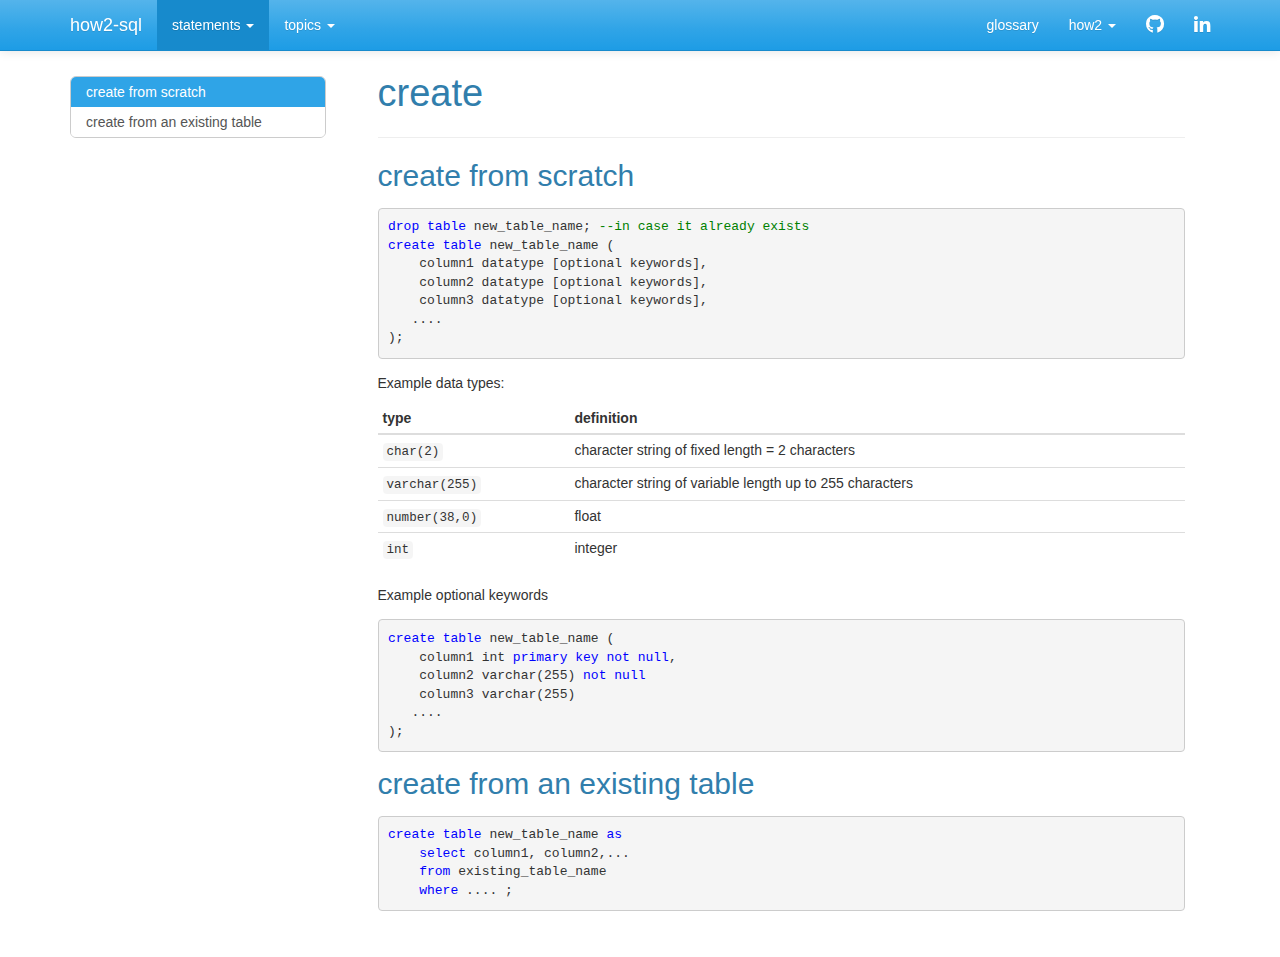
==== commit bcbaca0a: "added sub-queries and joins" ====
--- a/create.html
+++ b/create.html
@@ -433,16 +433,31 @@
       <a href="create.html">create</a>
     </li>
     <li>
-      <a href="todo.html">insert</a>
+      <a href="insert.html">insert</a>
     </li>
     <li>
       <a href="select.html">select</a>
     </li>
     <li>
-      <a href="todo.html">update</a>
-    </li>
-    <li>
-      <a href="todo.html">delete</a>
+      <a href="update.html">update</a>
+    </li>
+    <li>
+      <a href="delete.html">delete</a>
+    </li>
+  </ul>
+</li>
+<li class="dropdown">
+  <a href="#" class="dropdown-toggle" data-toggle="dropdown" role="button" aria-expanded="false">
+    topics
+     
+    <span class="caret"></span>
+  </a>
+  <ul class="dropdown-menu" role="menu">
+    <li>
+      <a href="joins.html">joins</a>
+    </li>
+    <li>
+      <a href="sub-queries.html">sub-queries</a>
     </li>
   </ul>
 </li>
@@ -498,27 +513,54 @@
 <hr />
 <div id="create-from-scratch" class="section level2">
 <h2>create from scratch</h2>
-<div class="sourceCode" id="cb1"><pre class="sourceCode sql"><code class="sourceCode sql"><span id="cb1-1"><a href="#cb1-1"></a><span class="kw">create</span> <span class="kw">table</span> new_table_name (</span>
-<span id="cb1-2"><a href="#cb1-2"></a>    column1 datatype,</span>
-<span id="cb1-3"><a href="#cb1-3"></a>    column2 datatype,</span>
-<span id="cb1-4"><a href="#cb1-4"></a>    column3 datatype,</span>
-<span id="cb1-5"><a href="#cb1-5"></a>   <span class="op">....</span></span>
-<span id="cb1-6"><a href="#cb1-6"></a>);</span></code></pre></div>
+<div class="sourceCode" id="cb1"><pre class="sourceCode sql"><code class="sourceCode sql"><span id="cb1-1"><a href="#cb1-1"></a><span class="kw">drop</span> <span class="kw">table</span> new_table_name; <span class="co">--in case it already exists</span></span>
+<span id="cb1-2"><a href="#cb1-2"></a><span class="kw">create</span> <span class="kw">table</span> new_table_name (</span>
+<span id="cb1-3"><a href="#cb1-3"></a>    column1 datatype [optional keywords],</span>
+<span id="cb1-4"><a href="#cb1-4"></a>    column2 datatype [optional keywords],</span>
+<span id="cb1-5"><a href="#cb1-5"></a>    column3 datatype [optional keywords],</span>
+<span id="cb1-6"><a href="#cb1-6"></a>   <span class="op">....</span></span>
+<span id="cb1-7"><a href="#cb1-7"></a>);</span></code></pre></div>
 <p>Example data types:</p>
-<ul>
-<li><code>varchar(255)</code><br />
-</li>
-<li><code>number(38,0)</code><br />
-</li>
-<li><code>int</code></li>
-</ul>
+<table>
+<thead>
+<tr class="header">
+<th>type</th>
+<th>definition</th>
+</tr>
+</thead>
+<tbody>
+<tr class="odd">
+<td><code>char(2)</code></td>
+<td>character string of fixed length = 2 characters</td>
+</tr>
+<tr class="even">
+<td><code>varchar(255)</code></td>
+<td>character string of variable length up to 255 characters</td>
+</tr>
+<tr class="odd">
+<td><code>number(38,0)</code></td>
+<td>float</td>
+</tr>
+<tr class="even">
+<td><code>int</code></td>
+<td>integer</td>
+</tr>
+</tbody>
+</table>
+<p>Example optional keywords</p>
+<div class="sourceCode" id="cb2"><pre class="sourceCode sql"><code class="sourceCode sql"><span id="cb2-1"><a href="#cb2-1"></a><span class="kw">create</span> <span class="kw">table</span> new_table_name (</span>
+<span id="cb2-2"><a href="#cb2-2"></a>    column1 <span class="dt">int</span> <span class="kw">primary</span> <span class="kw">key</span> <span class="kw">not</span> <span class="kw">null</span>,</span>
+<span id="cb2-3"><a href="#cb2-3"></a>    column2 <span class="dt">varchar</span>(<span class="dv">255</span>) <span class="kw">not</span> <span class="kw">null</span></span>
+<span id="cb2-4"><a href="#cb2-4"></a>    column3 <span class="dt">varchar</span>(<span class="dv">255</span>)</span>
+<span id="cb2-5"><a href="#cb2-5"></a>   <span class="op">....</span></span>
+<span id="cb2-6"><a href="#cb2-6"></a>);</span></code></pre></div>
 </div>
 <div id="create-from-an-existing-table" class="section level2">
 <h2>create from an existing table</h2>
-<div class="sourceCode" id="cb2"><pre class="sourceCode sql"><code class="sourceCode sql"><span id="cb2-1"><a href="#cb2-1"></a><span class="kw">create</span> <span class="kw">table</span> new_table_name <span class="kw">as</span> </span>
-<span id="cb2-2"><a href="#cb2-2"></a>    <span class="kw">select</span> column1, column2,<span class="op">..</span>.</span>
-<span id="cb2-3"><a href="#cb2-3"></a>    <span class="kw">from</span> existing_table_name</span>
-<span id="cb2-4"><a href="#cb2-4"></a>    <span class="kw">where</span> <span class="op">....</span> ;</span></code></pre></div>
+<div class="sourceCode" id="cb3"><pre class="sourceCode sql"><code class="sourceCode sql"><span id="cb3-1"><a href="#cb3-1"></a><span class="kw">create</span> <span class="kw">table</span> new_table_name <span class="kw">as</span> </span>
+<span id="cb3-2"><a href="#cb3-2"></a>    <span class="kw">select</span> column1, column2,<span class="op">..</span>.</span>
+<span id="cb3-3"><a href="#cb3-3"></a>    <span class="kw">from</span> existing_table_name</span>
+<span id="cb3-4"><a href="#cb3-4"></a>    <span class="kw">where</span> <span class="op">....</span> ;</span></code></pre></div>
 </div>
 
 
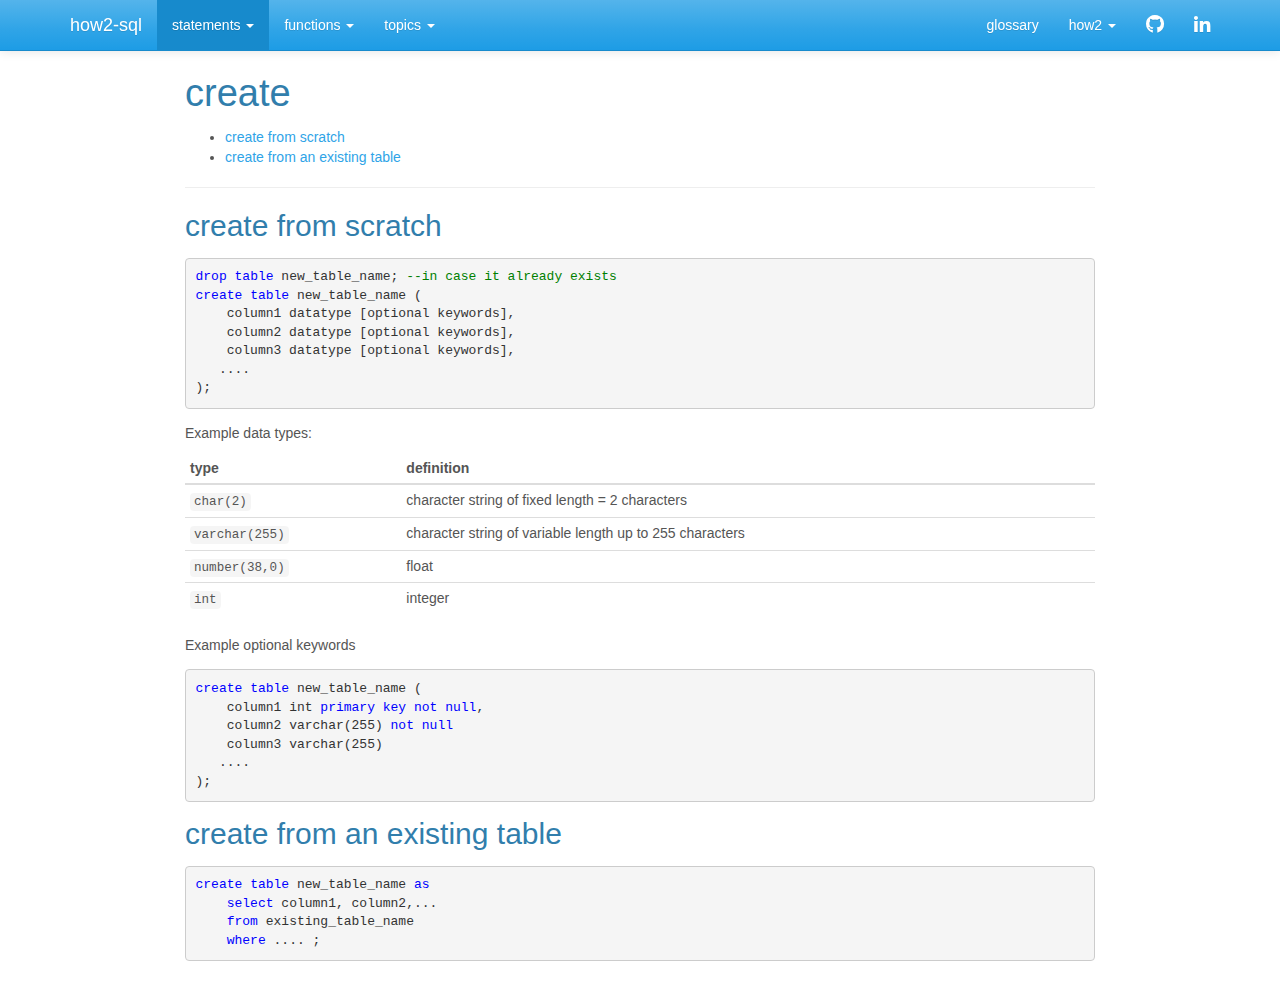
==== commit 85a8c678: "added render all" ====
--- a/create.html
+++ b/create.html
@@ -20,11 +20,7 @@
 <script src="site_libs/bootstrap-3.3.5/js/bootstrap.min.js"></script>
 <script src="site_libs/bootstrap-3.3.5/shim/html5shiv.min.js"></script>
 <script src="site_libs/bootstrap-3.3.5/shim/respond.min.js"></script>
-<script src="site_libs/jqueryui-1.11.4/jquery-ui.min.js"></script>
-<link href="site_libs/tocify-1.9.1/jquery.tocify.css" rel="stylesheet" />
-<script src="site_libs/tocify-1.9.1/jquery.tocify.js"></script>
 <script src="site_libs/navigation-1.1/tabsets.js"></script>
-<script src="site_libs/accessible-code-block-0.0.1/empty-anchor.js"></script>
 <link href="site_libs/font-awesome-5.1.0/css/all.css" rel="stylesheet" />
 <link href="site_libs/font-awesome-5.1.0/css/v4-shims.css" rel="stylesheet" />
 
@@ -326,69 +322,6 @@
 
 
 
-<style type="text/css">
-
-#TOC {
-  margin: 25px 0px 20px 0px;
-}
-@media (max-width: 768px) {
-#TOC {
-  position: relative;
-  width: 100%;
-}
-}
-
-@media print {
-.toc-content {
-  /* see https://github.com/w3c/csswg-drafts/issues/4434 */
-  float: right;
-}
-}
-
-.toc-content {
-  padding-left: 30px;
-  padding-right: 40px;
-}
-
-div.main-container {
-  max-width: 1200px;
-}
-
-div.tocify {
-  width: 20%;
-  max-width: 260px;
-  max-height: 85%;
-}
-
-@media (min-width: 768px) and (max-width: 991px) {
-  div.tocify {
-    width: 25%;
-  }
-}
-
-@media (max-width: 767px) {
-  div.tocify {
-    width: 100%;
-    max-width: none;
-  }
-}
-
-.tocify ul, .tocify li {
-  line-height: 20px;
-}
-
-.tocify-subheader .tocify-item {
-  font-size: 0.90em;
-}
-
-.tocify .list-group-item {
-  border-radius: 0px;
-}
-
-
-</style>
-
-
 
 </head>
 
@@ -396,16 +329,6 @@
 
 
 <div class="container-fluid main-container">
-
-
-<!-- setup 3col/9col grid for toc_float and main content  -->
-<div class="row-fluid">
-<div class="col-xs-12 col-sm-4 col-md-3">
-<div id="TOC" class="tocify">
-</div>
-</div>
-
-<div class="toc-content col-xs-12 col-sm-8 col-md-9">
 
 
 
@@ -448,6 +371,18 @@
 </li>
 <li class="dropdown">
   <a href="#" class="dropdown-toggle" data-toggle="dropdown" role="button" aria-expanded="false">
+    functions
+     
+    <span class="caret"></span>
+  </a>
+  <ul class="dropdown-menu" role="menu">
+    <li>
+      <a href="_todo.html">cast</a>
+    </li>
+  </ul>
+</li>
+<li class="dropdown">
+  <a href="#" class="dropdown-toggle" data-toggle="dropdown" role="button" aria-expanded="false">
     topics
      
     <span class="caret"></span>
@@ -458,6 +393,9 @@
     </li>
     <li>
       <a href="sub-queries.html">sub-queries</a>
+    </li>
+    <li>
+      <a href="systems.html">systems</a>
     </li>
   </ul>
 </li>
@@ -509,17 +447,23 @@
 
 </div>
 
+<div id="TOC">
+<ul>
+<li><a href="#create-from-scratch">create from scratch</a></li>
+<li><a href="#create-from-an-existing-table">create from an existing table</a></li>
+</ul>
+</div>
 
 <hr />
 <div id="create-from-scratch" class="section level2">
 <h2>create from scratch</h2>
-<div class="sourceCode" id="cb1"><pre class="sourceCode sql"><code class="sourceCode sql"><span id="cb1-1"><a href="#cb1-1"></a><span class="kw">drop</span> <span class="kw">table</span> new_table_name; <span class="co">--in case it already exists</span></span>
-<span id="cb1-2"><a href="#cb1-2"></a><span class="kw">create</span> <span class="kw">table</span> new_table_name (</span>
-<span id="cb1-3"><a href="#cb1-3"></a>    column1 datatype [optional keywords],</span>
-<span id="cb1-4"><a href="#cb1-4"></a>    column2 datatype [optional keywords],</span>
-<span id="cb1-5"><a href="#cb1-5"></a>    column3 datatype [optional keywords],</span>
-<span id="cb1-6"><a href="#cb1-6"></a>   <span class="op">....</span></span>
-<span id="cb1-7"><a href="#cb1-7"></a>);</span></code></pre></div>
+<div class="sourceCode" id="cb1"><pre class="sourceCode sql"><code class="sourceCode sql"><span id="cb1-1"><a href="#cb1-1" aria-hidden="true"></a><span class="kw">drop</span> <span class="kw">table</span> new_table_name; <span class="co">--in case it already exists</span></span>
+<span id="cb1-2"><a href="#cb1-2" aria-hidden="true"></a><span class="kw">create</span> <span class="kw">table</span> new_table_name (</span>
+<span id="cb1-3"><a href="#cb1-3" aria-hidden="true"></a>    column1 datatype [optional keywords],</span>
+<span id="cb1-4"><a href="#cb1-4" aria-hidden="true"></a>    column2 datatype [optional keywords],</span>
+<span id="cb1-5"><a href="#cb1-5" aria-hidden="true"></a>    column3 datatype [optional keywords],</span>
+<span id="cb1-6"><a href="#cb1-6" aria-hidden="true"></a>   <span class="op">....</span></span>
+<span id="cb1-7"><a href="#cb1-7" aria-hidden="true"></a>);</span></code></pre></div>
 <p>Example data types:</p>
 <table>
 <thead>
@@ -548,25 +492,23 @@
 </tbody>
 </table>
 <p>Example optional keywords</p>
-<div class="sourceCode" id="cb2"><pre class="sourceCode sql"><code class="sourceCode sql"><span id="cb2-1"><a href="#cb2-1"></a><span class="kw">create</span> <span class="kw">table</span> new_table_name (</span>
-<span id="cb2-2"><a href="#cb2-2"></a>    column1 <span class="dt">int</span> <span class="kw">primary</span> <span class="kw">key</span> <span class="kw">not</span> <span class="kw">null</span>,</span>
-<span id="cb2-3"><a href="#cb2-3"></a>    column2 <span class="dt">varchar</span>(<span class="dv">255</span>) <span class="kw">not</span> <span class="kw">null</span></span>
-<span id="cb2-4"><a href="#cb2-4"></a>    column3 <span class="dt">varchar</span>(<span class="dv">255</span>)</span>
-<span id="cb2-5"><a href="#cb2-5"></a>   <span class="op">....</span></span>
-<span id="cb2-6"><a href="#cb2-6"></a>);</span></code></pre></div>
+<div class="sourceCode" id="cb2"><pre class="sourceCode sql"><code class="sourceCode sql"><span id="cb2-1"><a href="#cb2-1" aria-hidden="true"></a><span class="kw">create</span> <span class="kw">table</span> new_table_name (</span>
+<span id="cb2-2"><a href="#cb2-2" aria-hidden="true"></a>    column1 <span class="dt">int</span> <span class="kw">primary</span> <span class="kw">key</span> <span class="kw">not</span> <span class="kw">null</span>,</span>
+<span id="cb2-3"><a href="#cb2-3" aria-hidden="true"></a>    column2 <span class="dt">varchar</span>(<span class="dv">255</span>) <span class="kw">not</span> <span class="kw">null</span></span>
+<span id="cb2-4"><a href="#cb2-4" aria-hidden="true"></a>    column3 <span class="dt">varchar</span>(<span class="dv">255</span>)</span>
+<span id="cb2-5"><a href="#cb2-5" aria-hidden="true"></a>   <span class="op">....</span></span>
+<span id="cb2-6"><a href="#cb2-6" aria-hidden="true"></a>);</span></code></pre></div>
 </div>
 <div id="create-from-an-existing-table" class="section level2">
 <h2>create from an existing table</h2>
-<div class="sourceCode" id="cb3"><pre class="sourceCode sql"><code class="sourceCode sql"><span id="cb3-1"><a href="#cb3-1"></a><span class="kw">create</span> <span class="kw">table</span> new_table_name <span class="kw">as</span> </span>
-<span id="cb3-2"><a href="#cb3-2"></a>    <span class="kw">select</span> column1, column2,<span class="op">..</span>.</span>
-<span id="cb3-3"><a href="#cb3-3"></a>    <span class="kw">from</span> existing_table_name</span>
-<span id="cb3-4"><a href="#cb3-4"></a>    <span class="kw">where</span> <span class="op">....</span> ;</span></code></pre></div>
+<div class="sourceCode" id="cb3"><pre class="sourceCode sql"><code class="sourceCode sql"><span id="cb3-1"><a href="#cb3-1" aria-hidden="true"></a><span class="kw">create</span> <span class="kw">table</span> new_table_name <span class="kw">as</span> </span>
+<span id="cb3-2"><a href="#cb3-2" aria-hidden="true"></a>    <span class="kw">select</span> column1, column2,<span class="op">..</span>.</span>
+<span id="cb3-3"><a href="#cb3-3" aria-hidden="true"></a>    <span class="kw">from</span> existing_table_name</span>
+<span id="cb3-4"><a href="#cb3-4" aria-hidden="true"></a>    <span class="kw">where</span> <span class="op">....</span> ;</span></code></pre></div>
 </div>
 
 
 
-</div>
-</div>
 
 </div>
 
@@ -599,32 +541,6 @@
 
 <!-- code folding -->
 
-<script>
-$(document).ready(function ()  {
-
-    // move toc-ignore selectors from section div to header
-    $('div.section.toc-ignore')
-        .removeClass('toc-ignore')
-        .children('h1,h2,h3,h4,h5').addClass('toc-ignore');
-
-    // establish options
-    var options = {
-      selectors: "h1,h2,h3,h4",
-      theme: "bootstrap3",
-      context: '.toc-content',
-      hashGenerator: function (text) {
-        return text.replace(/[.\\/?&!#<>]/g, '').replace(/\s/g, '_');
-      },
-      ignoreSelector: ".toc-ignore",
-      scrollTo: 0
-    };
-    options.showAndHide = true;
-    options.smoothScroll = true;
-
-    // tocify
-    var toc = $("#TOC").tocify(options).data("toc-tocify");
-});
-</script>
 
 <!-- dynamically load mathjax for compatibility with self-contained -->
 <script>
